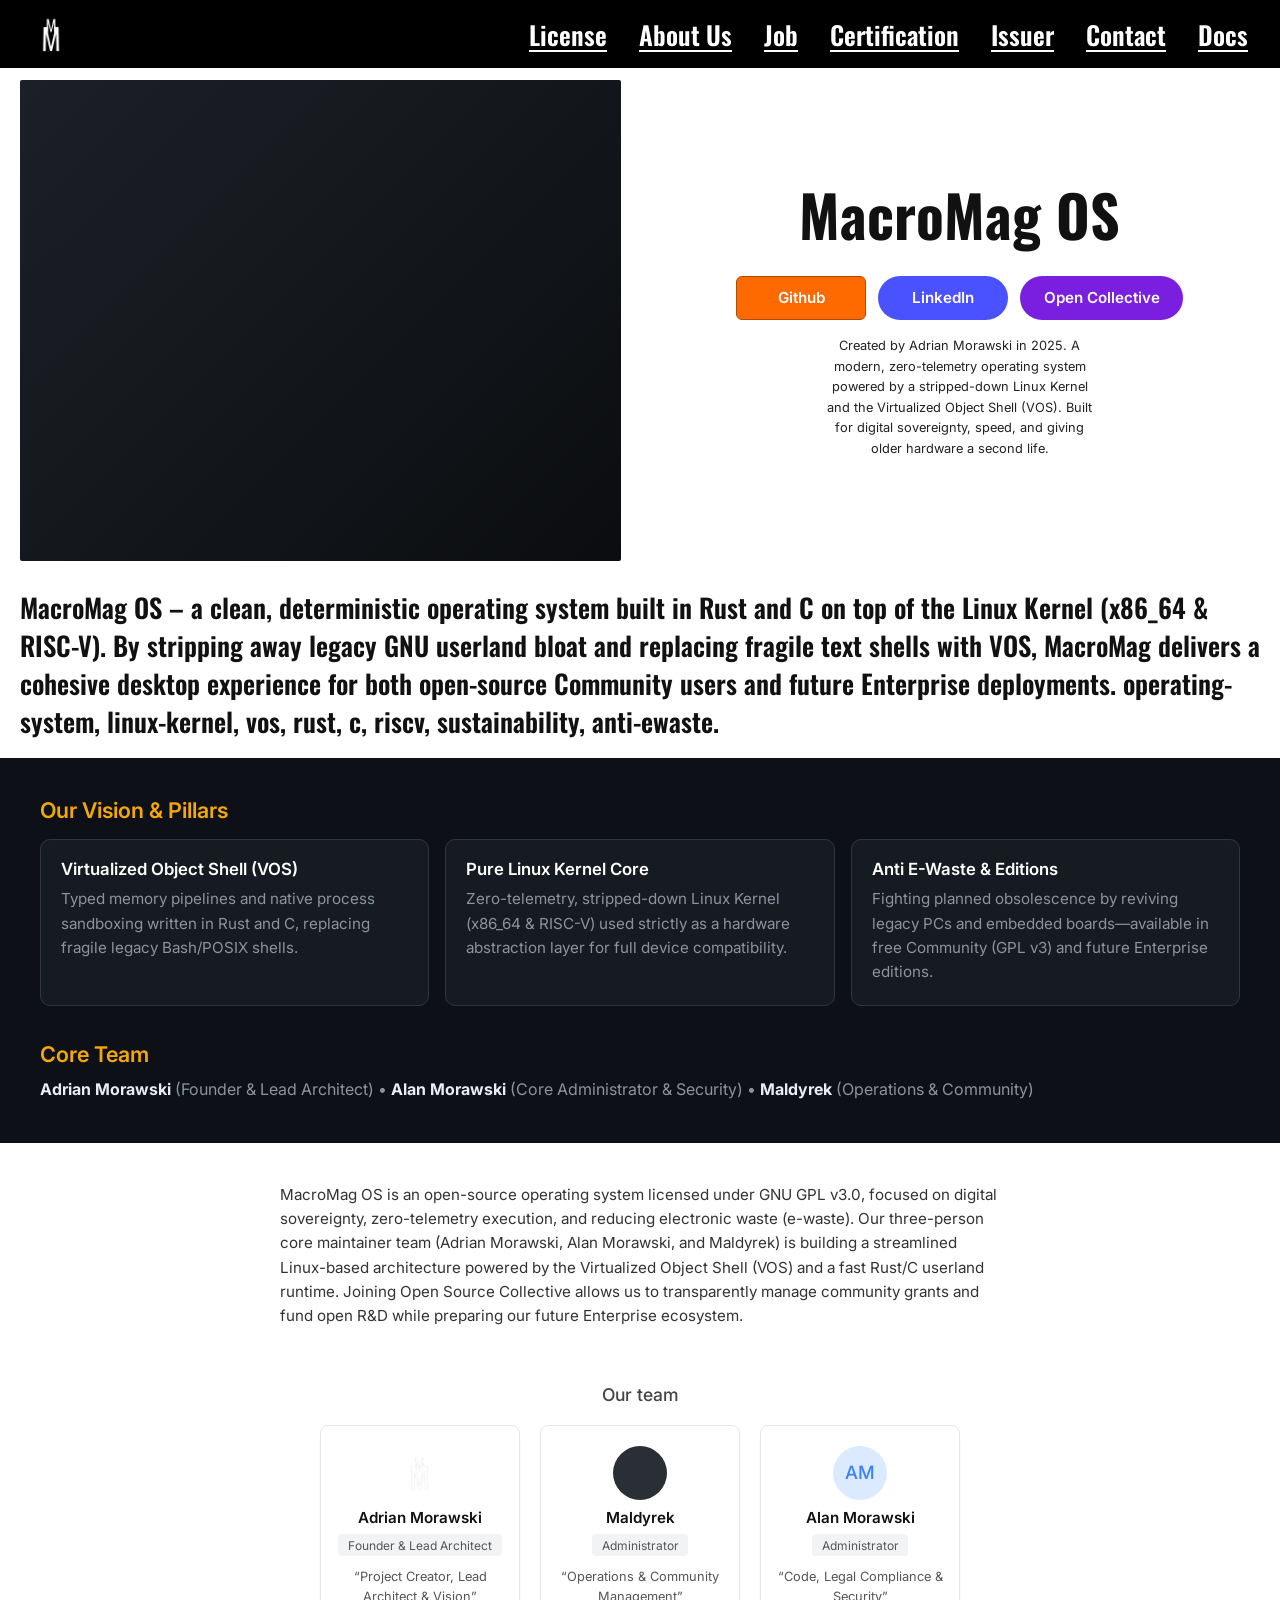
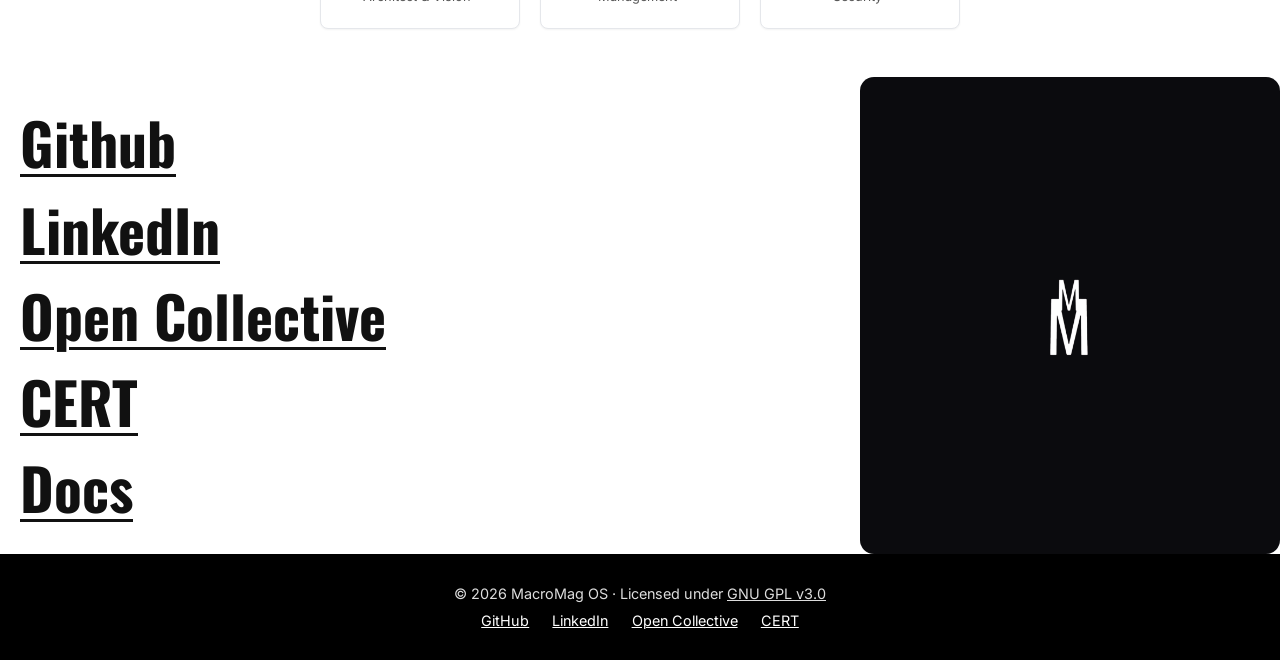
==== index.html @ 571de426 "Update index.html" ====
<!DOCTYPE html>
<html lang="en">
<head>
<meta charset="UTF-8">
<meta name="viewport" content="width=device-width, initial-scale=1">
<title>MacroMag OS</title>
<meta name="description" content="MacroMag OS - Linux distribution operating system powered by the Linux Kernel and Virtualized Object Shell (VOS) in Rust and C to fight e-waste.">
<link rel="preconnect" href="https://fonts.googleapis.com">
<link rel="preconnect" href="https://fonts.gstatic.com" crossorigin>
<link href="https://fonts.googleapis.com/css2?family=Oswald:wght@400;500;600;700&family=Inter:wght@400;500;600&display=swap" rel="stylesheet">
<link rel="stylesheet" href="style.css">
  <link rel="icon" type="image/png" href="favicon.png">

</head>
<body>
<header class="topbar">
  <a class="brand" href="index.html" aria-label="MacroMag OS - home"><img src="logo.png" alt="MacroMag OS" style="height: 36px; width: auto; display: block;"></a>
  <button class="menu-btn" id="menuBtn" aria-label="Toggle menu" aria-expanded="false" aria-controls="mainNav"><span></span><span></span><span></span></button>
  <nav id="mainNav" aria-label="Main">
    <ul><li><a href="license.html">License</a></li><li><a href="about.html">About Us</a></li><li><a href="job.html">Job</a></li><li><a href="certification.html">Certification</a></li><li><a href="info.html">Issuer</a></li>
<li><a href="contact.html">Contact</a></li><li><a href="docs.html">Docs</a></li></ul>
  </nav>
</header>
<main>
<section class="hero">
  <div class="hero-img" role="img" aria-label="Circuit board close-up (replace with img/hero.jpg)">
    <img src="img/hero.jpg" alt="Circuit board" onerror="this.remove()">
  </div>
  <div class="hero-text">
    <h1>MacroMag OS</h1>
    <div class="btn-row">
      <a class="btn btn-orange" href="https://github.com/MacroMag-os/MacroMag-32" target="_blank" rel="noopener">Github</a>
      <a class="btn btn-blue" href="https://linkedin.com/company/macromag" target="_blank" rel="noopener">LinkedIn</a>
      <a class="btn btn-purple" href="https://opencollective.com/macromag" target="_blank" rel="noopener">Open Collective</a>
    </div>
    <p class="small-note">Created by Adrian Morawski in 2025. A modern, zero-telemetry operating system powered by a stripped-down Linux Kernel and the Virtualized Object Shell (VOS). Built for digital sovereignty, speed, and giving older hardware a second life.</p>
  </div>
</section>

<section class="lead">
  <p>MacroMag OS &ndash; a clean, deterministic operating system built in Rust and C on top of the Linux Kernel (x86_64 &amp; RISC-V). By stripping away legacy GNU userland bloat and replacing fragile text shells with VOS, MacroMag delivers a cohesive desktop experience for both open-source Community users and future Enterprise deployments. operating-system, linux-kernel, vos, rust, c, riscv, sustainability, anti-ewaste.</p>
</section>

<section class="dark-panel">
  <h2 class="gold">Our Vision &amp; Pillars</h2>
  <div class="cards3">
    <article class="dcard"><h3>Virtualized Object Shell (VOS)</h3><p>Typed memory pipelines and native process sandboxing written in Rust and C, replacing fragile legacy Bash/POSIX shells.</p></article>
    <article class="dcard"><h3>Pure Linux Kernel Core</h3><p>Zero-telemetry, stripped-down Linux Kernel (x86_64 &amp; RISC-V) used strictly as a hardware abstraction layer for full device compatibility.</p></article>
    <article class="dcard"><h3>Anti E-Waste &amp; Editions</h3><p>Fighting planned obsolescence by reviving legacy PCs and embedded boards&mdash;available in free Community (GPL v3) and future Enterprise editions.</p></article>
  </div>
  <h2 class="gold">Core Team</h2>
  <p class="team-line"><strong>Adrian Morawski</strong> (Founder &amp; Lead Architect) &bull; <strong>Alan Morawski</strong> (Core Administrator &amp; Security) &bull; <strong>Maldyrek</strong> (Operations &amp; Community)</p>
</section>

<section class="about-box">
  <p>MacroMag OS is an open-source operating system licensed under GNU GPL v3.0, focused on digital sovereignty, zero-telemetry execution, and reducing electronic waste (e-waste). Our three-person core maintainer team (Adrian Morawski, Alan Morawski, and Maldyrek) is building a streamlined Linux-based architecture powered by the Virtualized Object Shell (VOS) and a fast Rust/C userland runtime. Joining Open Source Collective allows us to transparently manage community grants and fund open R&amp;D while preparing our future Enterprise ecosystem.</p>
</section>

<section class="team">
  <h2>Our team</h2>
  <div class="team-grid">
    <article class="member"><div class="avatar avatar-logo"><img src="logo.png" alt="MacroMag OS" style="height: 36px; width: auto; display: block;"></div><h3>Adrian Morawski</h3><span class="role">Founder &amp; Lead Architect</span><p>&ldquo;Project Creator, Lead Architect &amp; Vision&rdquo;</p></article>
    <article class="member"><div class="avatar avatar-photo"><img src="img/maldyrek.jpg" alt="" onerror="this.remove()"></div><h3>Maldyrek</h3><span class="role">Administrator</span><p>&ldquo;Operations &amp; Community Management&rdquo;</p></article>
    <article class="member"><div class="avatar avatar-initials">AM</div><h3>Alan Morawski</h3><span class="role">Administrator</span><p>&ldquo;Code, Legal Compliance &amp; Security&rdquo;</p></article>
  </div>
</section>

<section class="big-links">
  <ul>
    <li><a href="https://github.com/MacroMag-os/MacroMag-32" target="_blank" rel="noopener">Github</a></li>
    <li><a href="https://linkedin.com/company/macromag" target="_blank" rel="noopener">LinkedIn</a></li>
    <li><a href="https://opencollective.com/macromag" target="_blank" rel="noopener">Open Collective</a></li>
    <li><a href="https://macromag.my.canva.site/cert" target="_blank" rel="noopener">CERT</a></li>
    <li><a href="docs.html">Docs</a></li>
    <!-- Add YouTube / Website links here when you have the URLs:
    <li><a href="https://youtube.com/..." target="_blank" rel="noopener">YouTube</a></li>
    <li><a href="https://macromag.org" target="_blank" rel="noopener">Website</a></li> -->
  </ul>
  <div class="big-logo" aria-hidden="true"><img src="logo.png" alt="MacroMag OS" style="height: 36px; width: auto; display: block;"></div>
</section>

</main>
<footer class="footer">
  <p>&copy; 2026 MacroMag OS &middot; Licensed under <a href="license.html">GNU GPL v3.0</a></p>
  <p class="foot-links"><a href="https://github.com/MacroMag-os/MacroMag-32" target="_blank" rel="noopener">GitHub</a> <a href="https://linkedin.com/company/macromag" target="_blank" rel="noopener">LinkedIn</a> <a href="https://opencollective.com/macromag" target="_blank" rel="noopener">Open Collective</a> <a href="https://macromag.my.canva.site/cert" target="_blank" rel="noopener">CERT</a></p>
</footer>
<script src="script.js"></script>

</body>
</html>
---- style.css ----
/* MacroMag Foundation - style.css */
:root{
  --black:#000;
  --white:#fff;
  --ink:#111;
  --panel:#0d1117;
  --panel-2:#161b22;
  --panel-line:#30363d;
  --gold:#f5a800;
  --orange:#ff6a00;
  --blue:#4a52ff;
  --purple:#7a1fe0;
  --green:#0ba648;
  --muted:#8b949e;
}
*,*::before,*::after{box-sizing:border-box}
html{scroll-behavior:smooth}
body{margin:0;font-family:'Inter',system-ui,sans-serif;color:var(--ink);background:var(--white);line-height:1.6}
img{max-width:100%;display:block}
a{color:inherit}
h1,h2,h3{font-family:'Oswald',Impact,sans-serif;line-height:1.15;margin:0 0 .5em}
:focus-visible{outline:3px solid var(--gold);outline-offset:2px}

/* logo (CSS-only "M" mark; swap for an <img> if you have a logo file) */
.logo-mm{display:inline-flex;font-family:'Oswald',sans-serif;font-weight:700;color:#fff;font-size:34px;line-height:1;position:relative;letter-spacing:-.18em}
.logo-mm span{transform:translateY(.28em);margin-left:-.05em}
.logo-mm.sm{font-size:28px;color:#000}
.logo-mm.xl{font-size:clamp(120px,22vw,260px);color:#fff}
.logo-mm.inline{font-size:1em;color:#000;vertical-align:baseline;margin-right:.05em}

/* top bar */
.topbar{position:sticky;top:0;z-index:50;background:var(--black);color:#fff;display:flex;align-items:center;justify-content:space-between;gap:1rem;padding:.5rem clamp(.75rem,3vw,2rem);min-height:68px}
.brand{text-decoration:none;color:#fff;padding:.25rem .5rem}
.topbar nav ul{display:flex;gap:clamp(1rem,2.5vw,2.25rem);list-style:none;margin:0;padding:0}
.topbar nav a{font-family:'Oswald',sans-serif;font-weight:600;font-size:clamp(1.1rem,2vw,1.7rem);color:#fff;text-decoration:underline;text-underline-offset:4px;text-decoration-thickness:2px}
.topbar nav a:hover,.topbar nav a[aria-current="page"]{color:var(--gold)}
.menu-btn{display:none;background:none;border:0;cursor:pointer;padding:.5rem}
.menu-btn span{display:block;width:30px;height:3px;background:#fff;margin:6px 0;transition:transform .2s,opacity .2s}
.menu-btn[aria-expanded="true"] span:nth-child(1){transform:translateY(9px) rotate(45deg)}
.menu-btn[aria-expanded="true"] span:nth-child(2){opacity:0}
.menu-btn[aria-expanded="true"] span:nth-child(3){transform:translateY(-9px) rotate(-45deg)}

/* buttons */
.btn,.btn-pill,.btn-outline,.btn-green,.submit{font-family:'Inter',sans-serif;text-decoration:none;cursor:pointer;display:inline-block;text-align:center}
.btn{padding:.55rem 1.4rem;border-radius:6px;color:#fff;font-weight:600;font-size:.95rem;border:1px solid transparent;margin:.25rem .25rem .25rem 0}
.btn-orange{background:var(--orange);border-color:#b34a00}
.btn-blue{background:var(--blue);border-radius:999px}
.btn-purple{background:var(--purple);border-radius:999px}
.btn:hover{filter:brightness(1.12)}
.btn-pill{background:var(--blue);color:#000;border:1.5px solid #000;border-radius:999px;padding:.9rem 2rem;font-weight:700;font-size:1.5rem;text-decoration:underline;display:block;width:min(100%,300px);margin:0 auto 1.1rem}
.btn-pill:hover{filter:brightness(1.15)}
.btn-green{background:var(--green);color:#fff;font-weight:700;border-radius:999px;padding:1.4rem 3rem;font-size:1.15rem;font-family:Arial,sans-serif}
.btn-green:hover{filter:brightness(1.1)}
.btn-outline{border:1.5px solid #3b82c4;color:#3b82c4;border-radius:999px;padding:.55rem 1rem;font-weight:500;width:100%;margin-top:auto}
.btn-outline:hover{background:#3b82c4;color:#fff}

/* home */
.hero{display:grid;grid-template-columns:minmax(0,1fr) minmax(0,1fr);gap:clamp(1rem,3vw,2.5rem);padding:.75rem clamp(.75rem,2vw,1.25rem);align-items:center}
.hero-img{background:#1a1d21 linear-gradient(135deg,#1c2026,#0b0d10);aspect-ratio:1/.8;border-radius:2px;overflow:hidden}
.hero-img img{width:100%;height:100%;object-fit:cover}
.hero-text{text-align:center}
.hero-text h1{font-size:clamp(2.2rem,5vw,3.6rem);font-weight:700}
.btn-row{display:flex;flex-wrap:wrap;gap:.75rem;justify-content:center;margin:1rem 0}
.btn-row .btn{margin:0;min-width:130px}
.small-note{font-size:.8rem;max-width:34ch;margin:0 auto;color:#222}
.lead{padding:1rem clamp(.75rem,2vw,1.25rem)}
.lead p{font-family:'Oswald',sans-serif;font-weight:600;font-size:clamp(1.15rem,2.2vw,1.65rem);line-height:1.45;margin:0}
.dark-panel{background:var(--panel);color:#e6edf3;padding:clamp(1.25rem,4vw,2.5rem)}
.dark-panel h2.gold{color:var(--gold);font-family:'Inter',sans-serif;font-weight:600;font-size:1.35rem}
.cards3{display:grid;grid-template-columns:repeat(auto-fit,minmax(220px,1fr));gap:1rem;margin:1rem 0 2.25rem}
.dcard{background:var(--panel-2);border:1px solid var(--panel-line);border-radius:10px;padding:1.25rem}
.dcard h3{font-family:'Inter',sans-serif;font-size:1.05rem;font-weight:600;color:#fff}
.dcard p{margin:0;color:var(--muted);font-size:.95rem}
.team-line{color:var(--muted);margin:0}
.team-line strong{color:#e6edf3}
.about-box{max-width:760px;margin:2.5rem auto;padding:0 1.25rem;font-size:.95rem;color:#333}
.team{padding:1rem 1.25rem 3rem;text-align:center;background:#fff}
.team h2{font-family:'Inter',sans-serif;font-weight:500;font-size:1.1rem;color:#444}
.team-grid{display:flex;flex-wrap:wrap;gap:1.25rem;justify-content:center;margin-top:1.25rem}
.member{width:200px;border:1px solid #e5e7eb;border-radius:8px;padding:1.25rem .75rem;background:#fff;box-shadow:0 1px 2px rgba(0,0,0,.05)}
.member h3{font-family:'Inter',sans-serif;font-size:.95rem;font-weight:600;margin:.6rem 0 .3rem}
.member .role{display:inline-block;background:#f1f3f5;color:#555;font-size:.75rem;padding:.1rem .6rem;border-radius:4px}
.member p{font-size:.8rem;color:#555;margin:.6rem 0 0}
.avatar{width:54px;height:54px;border-radius:50%;margin:0 auto;display:flex;align-items:center;justify-content:center;overflow:hidden}
.avatar-logo{background:#fff}
.avatar-photo{background:#2a2f36}
.avatar-photo img{width:100%;height:100%;object-fit:cover}
.avatar-initials{background:#dbeafe;color:#3b82f6;font-weight:500;font-size:1.15rem}
.big-links{display:flex;justify-content:space-between;align-items:stretch;gap:1rem;background:#fff}
.big-links ul{list-style:none;margin:0;padding:1.25rem clamp(.75rem,2vw,1.25rem)}
.big-links li{margin:.35rem 0}
.big-links a{font-family:'Oswald',sans-serif;font-weight:700;font-size:clamp(2rem,6vw,3.6rem);text-decoration:underline;text-decoration-thickness:3px;text-underline-offset:6px;line-height:1.4}
.big-links a:hover{color:var(--purple)}
.big-logo{background:#000;flex:0 0 min(42%,420px);display:flex;align-items:center;justify-content:center}

/* documents / generic pages */
.doc{max-width:900px;margin:0 auto;padding:clamp(1.25rem,4vw,3rem) 1.25rem}
.doc.narrow{max-width:680px}
.doc h1{font-size:clamp(2rem,5vw,3rem)}
.doc h2{font-size:1.6rem;margin-top:2rem}
.doc .meta,.doc .small{color:#666;font-size:.9rem}
.doc pre{background:#0d1117;color:#e6edf3;padding:1rem;border-radius:8px;overflow-x:auto;font-size:.85rem}
.doc li{margin:.35rem 0}
.notice{background:#fff7e0;border-left:4px solid var(--gold);padding:.75rem 1rem;font-size:.9rem}
.center{text-align:center}

/* about: tiers */
.support{max-width:1100px;margin:0 auto;padding:1rem 1.25rem 3.5rem}
.support h2{text-align:center;font-size:1.8rem}
.tiers{display:grid;grid-template-columns:repeat(auto-fit,minmax(220px,1fr));gap:1.25rem;margin-top:1.25rem}
.tier{border:1px solid #e5e7eb;border-radius:10px;padding:1.25rem;display:flex;flex-direction:column;gap:.5rem;background:#fff;box-shadow:0 1px 3px rgba(0,0,0,.06);min-height:300px}
.tier h3{font-family:'Inter',sans-serif;font-size:1.05rem;font-weight:700;margin:0}
.tier p{font-size:.85rem;color:#555;margin:0}
.tier .tag{align-self:flex-start;background:#eef0f3;font-size:.7rem;font-weight:600;padding:.15rem .5rem;border-radius:4px;color:#333}
.tier .limit{color:#c17f00;font-weight:600;font-size:.75rem}
.tier .progress{font-size:.8rem}
.bar{height:6px;background:#e5e7eb;border-radius:3px;overflow:hidden}
.bar i{display:block;height:100%;background:var(--blue)}

/* job */
.job-hero{padding:1rem clamp(.75rem,2vw,1.25rem) 0}
.job-hero h1{font-size:clamp(2rem,5.5vw,3.5rem);font-weight:700}
.job-grid{display:grid;grid-template-columns:minmax(0,1fr) minmax(0,1fr);gap:1.5rem;align-items:center}
.job-img{background:linear-gradient(135deg,#c9c9cf,#9ba0a8);aspect-ratio:1.2/.9;overflow:hidden}
.job-img img{width:100%;height:100%;object-fit:cover}
.job-btns{text-align:center}
.copy{margin-top:1.25rem}
.conditions{max-width:960px;margin:0 auto;padding:2.5rem 1.25rem 4rem}
.conditions h2{text-align:center;font-size:clamp(2rem,5vw,3.2rem);font-weight:700}
.cond-text{font-family:'Oswald',sans-serif;font-weight:400;font-size:1.05rem;line-height:1.55}
.cond-text h3{font-size:1.25rem;font-weight:600;margin:1.5rem 0 .35rem}
.cond-text p{margin:.25rem 0}
.cond-text ul,.cond-text ol{margin:.25rem 0;padding-left:1.3rem}

/* form */
.form{display:flex;flex-direction:column;gap:.35rem;background:#000;color:#fff;padding:1.5rem;border-radius:10px;font-family:'Oswald',sans-serif;margin-top:1.25rem}
.form h2{margin:0 0 .5rem;color:#fff}
.form label,.form legend{font-weight:600;font-size:.95rem;margin-top:.6rem}
.form input[type=text],.form input[type=email],.form input[type=date],.form textarea{background:#000;color:#fff;border:1px solid #444;border-radius:6px;padding:.65rem .75rem;font:inherit;font-family:'Inter',sans-serif;width:100%}
.form input:focus,.form textarea:focus{border-color:var(--gold);outline:none}
.form fieldset{border:0;padding:0;margin:.6rem 0 0}
.form .check{display:flex;gap:.6rem;align-items:center;background:#1c1c1c;padding:.7rem .75rem;border-radius:6px;margin:.35rem 0 0;font-weight:400}
.submit{background:#fffaf0;color:#000;border:0;border-radius:999px;padding:.85rem 1rem;font-weight:700;font-size:1rem;margin-top:1.1rem;width:100%}
.submit:hover{background:var(--gold)}
.form-msg{min-height:1.2em;margin:.5rem 0 0;font-family:'Inter',sans-serif;font-size:.9rem;color:#ffb4b4}
.form-msg.ok{color:#9be9a8}

/* cert / contact */
.center-page{max-width:900px;margin:0 auto;padding:clamp(2rem,8vw,5rem) 1.25rem;text-align:center;min-height:60vh}
.center-page h1{font-size:clamp(2rem,5vw,3.4rem);font-weight:700;margin-bottom:2rem}
.center-page.left{text-align:left}
.center-page.left h1{text-align:center}
.contact-list{list-style:none;padding:0;font-size:clamp(1.1rem,2.4vw,1.5rem);font-weight:600}
.contact-list li{margin:.7rem 0;overflow-wrap:anywhere}

/* docs */
.article{border:1px solid #e5e7eb;border-radius:10px;padding:1.25rem;margin:1rem 0;background:#fff}
.article h3{font-size:1.4rem;margin:0}
.article .by{color:#666;font-size:.85rem;margin:.1rem 0 .75rem}
.article .body{white-space:pre-wrap;overflow-wrap:anywhere}
.comments{margin-top:1rem;border-top:1px solid #eee;padding-top:.75rem}
.comment{background:#f6f7f9;border-radius:8px;padding:.6rem .8rem;margin:.5rem 0;font-size:.92rem}
.comment b{font-weight:600}
.comment time{color:#777;font-size:.75rem;margin-left:.4rem}
.cform{display:grid;gap:.5rem;margin-top:.75rem}
.cform input,.cform textarea{font:inherit;padding:.5rem .65rem;border:1px solid #ccc;border-radius:6px;width:100%}
.cform button{justify-self:start;background:#000;color:#fff;border:0;border-radius:999px;padding:.5rem 1.2rem;cursor:pointer;font-weight:600}
.cform button:hover{background:var(--purple)}
.del{background:none;border:0;color:#b00020;cursor:pointer;font-size:.8rem;float:right}
.empty{color:#666;font-style:italic}

/* footer */
.footer{background:#000;color:#ddd;text-align:center;padding:1.5rem 1rem;font-size:.9rem}
.footer p{margin:.25rem 0}
.foot-links a{margin:0 .6rem;color:#fff}
.footer a:hover{color:var(--gold)}

/* mobile */
@media (max-width:820px){
  .menu-btn{display:block}
  .topbar nav{position:absolute;left:0;right:0;top:100%;background:#000;max-height:0;overflow:hidden;transition:max-height .25s}
  .topbar nav.open{max-height:420px;border-top:1px solid #333}
  .topbar nav ul{flex-direction:column;gap:0;padding:.5rem 1.25rem 1rem}
  .topbar nav li{padding:.6rem 0}
  .hero,.job-grid{grid-template-columns:1fr}
  .big-links{flex-direction:column}
  .big-logo{flex:none;min-height:240px}
}
@media (prefers-reduced-motion:reduce){*{transition:none!important;scroll-behavior:auto!important}}

/* Auto-fix dla nowego logo */
.brand, .avatar-logo { border: none !important; border-radius: 0 !important; background: transparent !important; }
.big-logo { background: #0b0b0e !important; padding: 18px !important; border-radius: 14px !important; display: inline-flex !important; }
.big-logo img { height: 84px !important; }
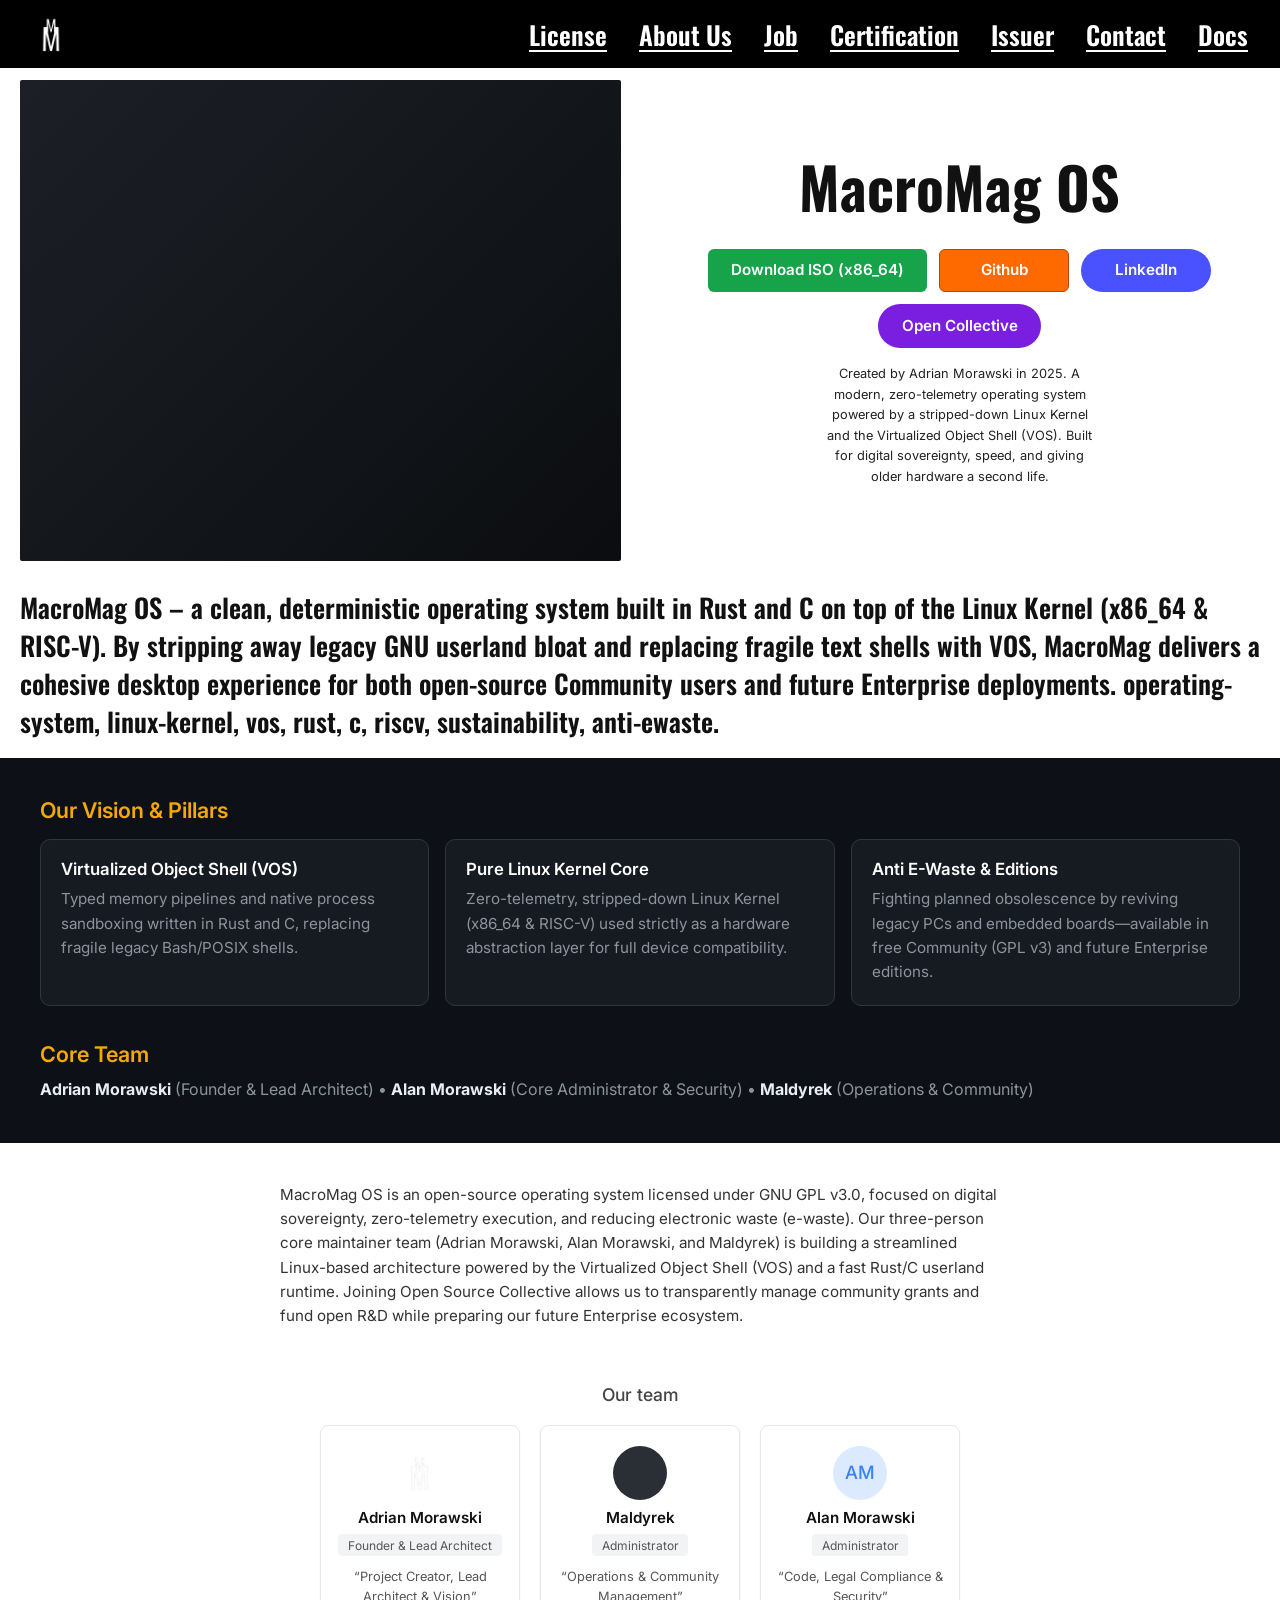
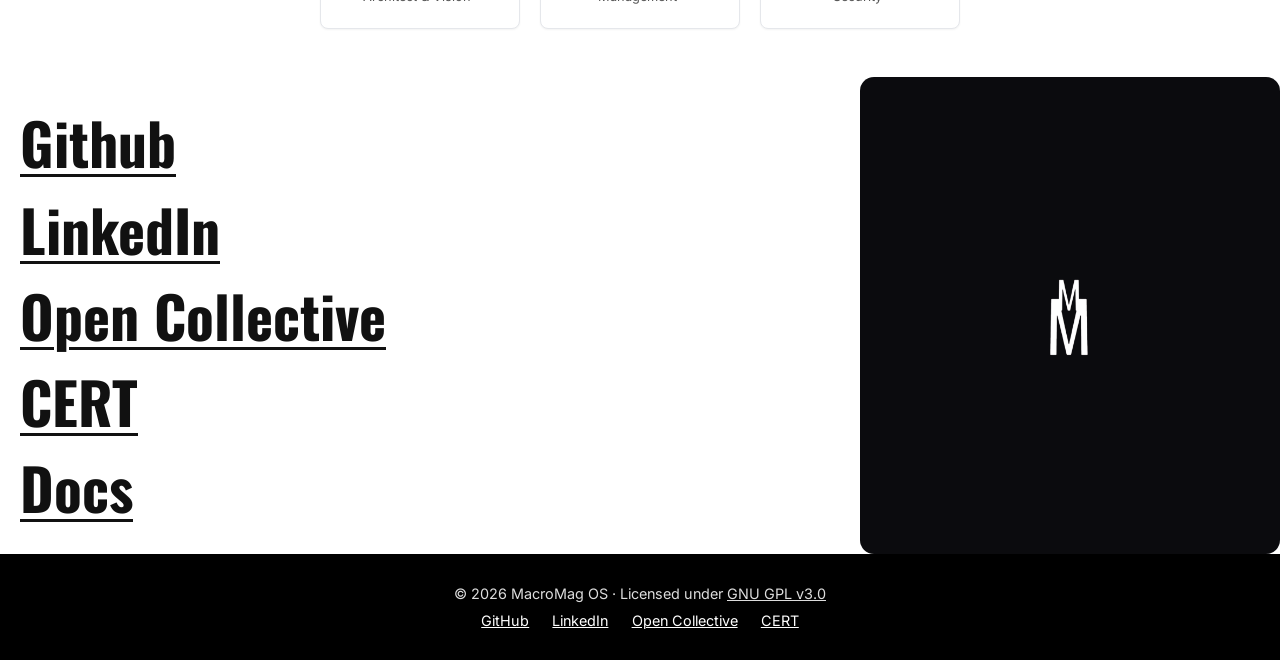
==== commit 0ac75b46: "Add Download ISO button to index.html" ====
--- a/index.html
+++ b/index.html
@@ -29,6 +29,7 @@
   <div class="hero-text">
     <h1>MacroMag OS</h1>
     <div class="btn-row">
+      <a class="btn" style="background-color: #16a34a; color: #ffffff;" href="https://github.com/MacroMag-os/MacroMag-32/releases/latest/download/MacroMag-x86_64.iso">Download ISO (x86_64)</a>
       <a class="btn btn-orange" href="https://github.com/MacroMag-os/MacroMag-32" target="_blank" rel="noopener">Github</a>
       <a class="btn btn-blue" href="https://linkedin.com/company/macromag" target="_blank" rel="noopener">LinkedIn</a>
       <a class="btn btn-purple" href="https://opencollective.com/macromag" target="_blank" rel="noopener">Open Collective</a>
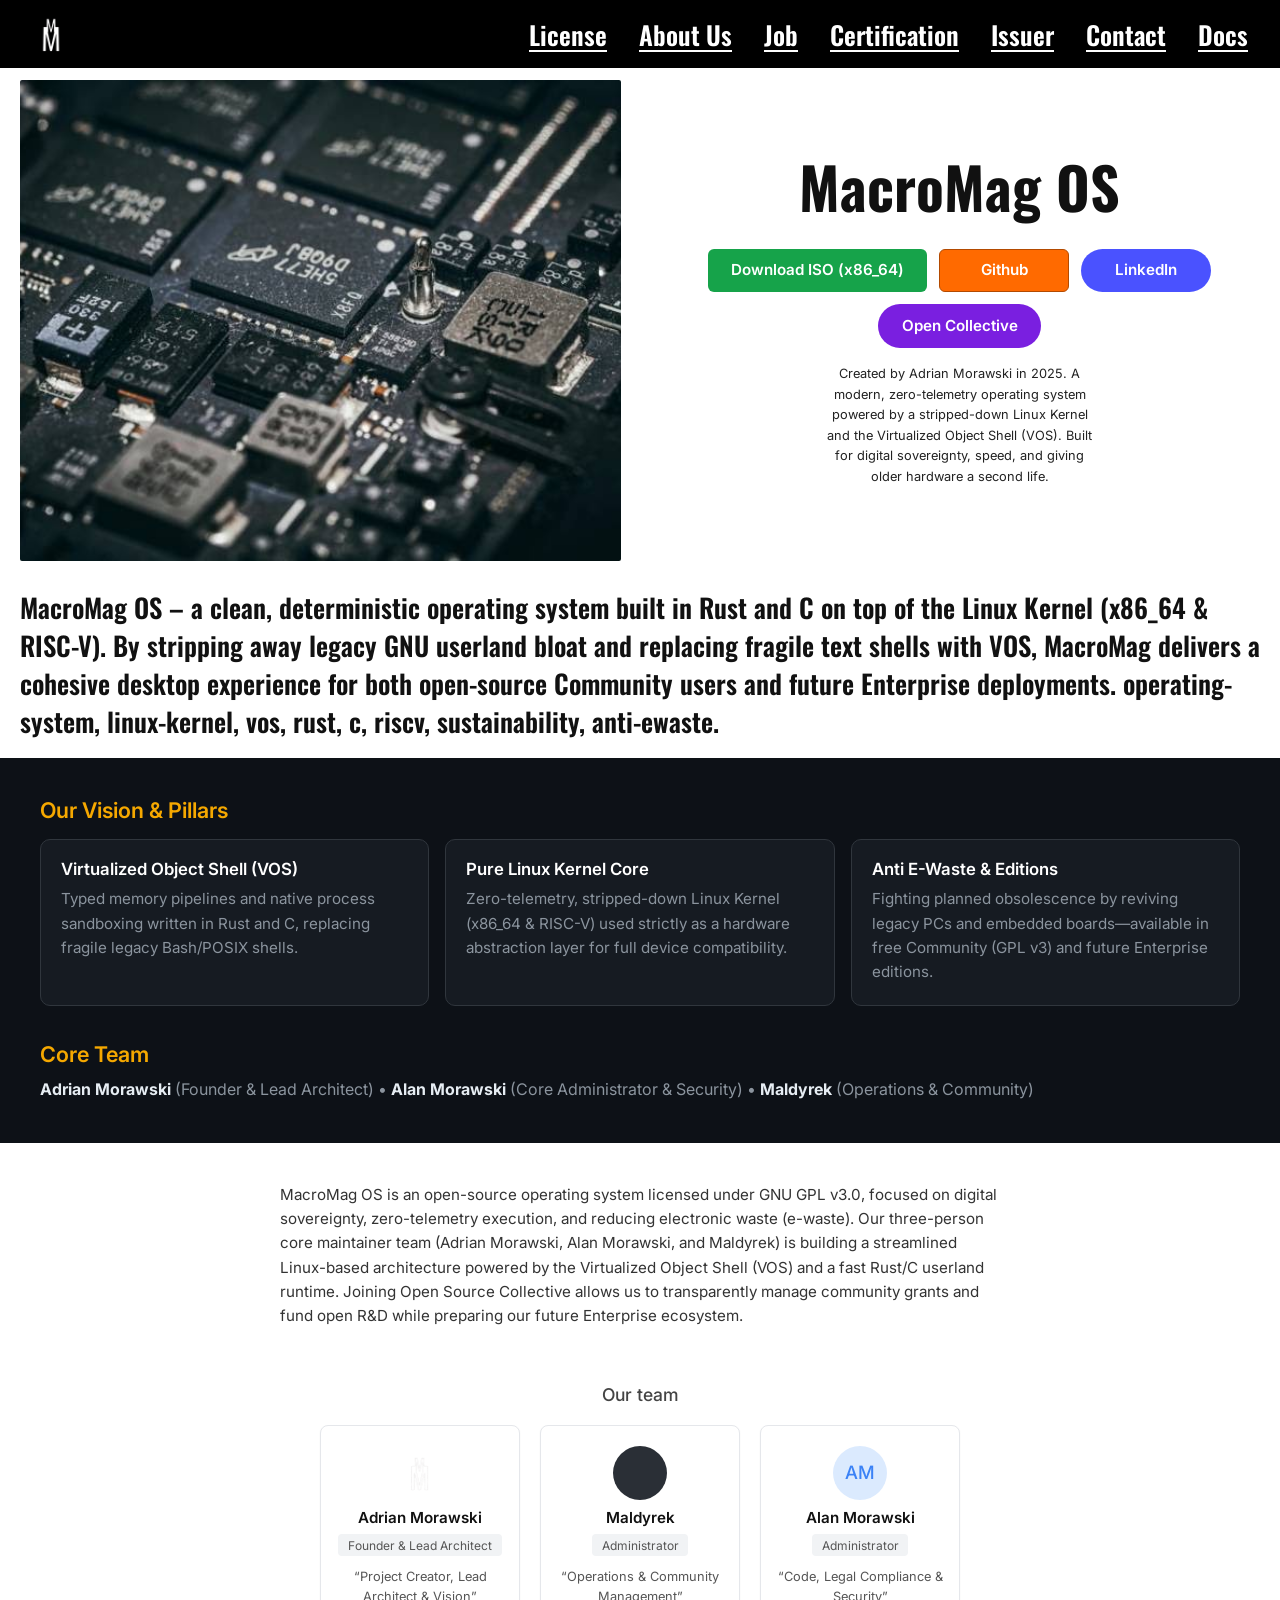
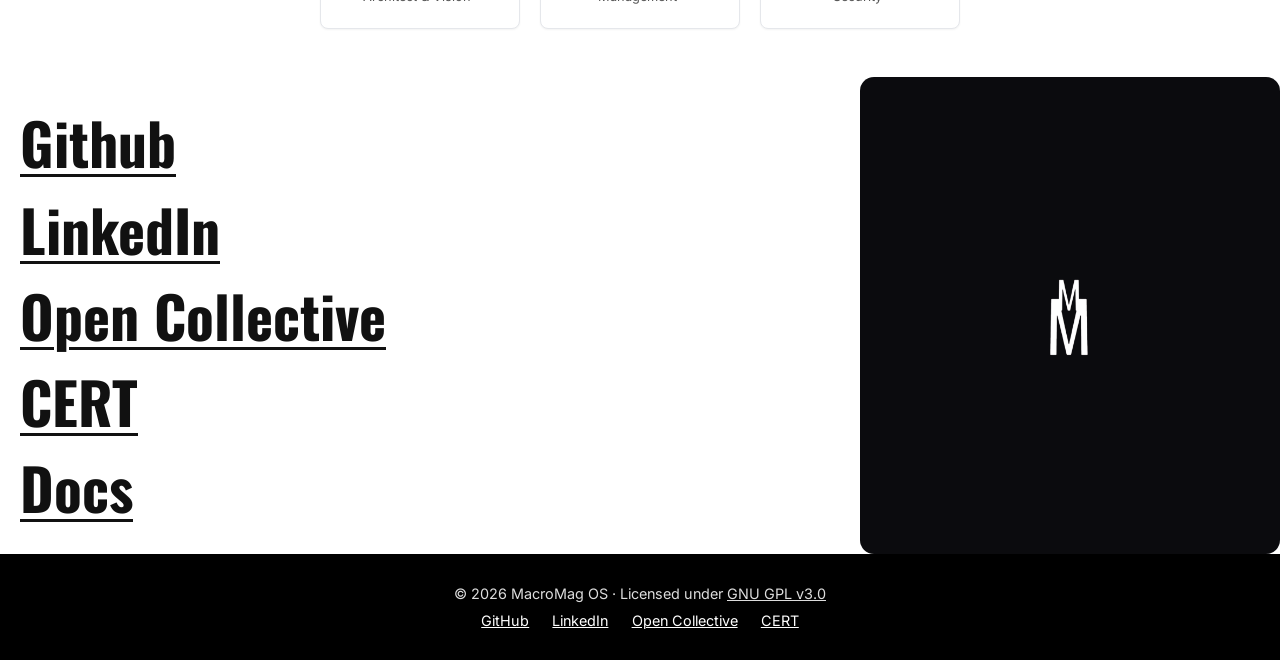
==== commit e14fcd74: "Update index.html" ====
--- a/index.html
+++ b/index.html
@@ -10,6 +10,37 @@
 <link href="https://fonts.googleapis.com/css2?family=Oswald:wght@400;500;600;700&family=Inter:wght@400;500;600&display=swap" rel="stylesheet">
 <link rel="stylesheet" href="style.css">
   <link rel="icon" type="image/png" href="favicon.png">
+<!-- SEO & AI Entity Metadata for MacroMag OS -->
+<meta name="description" content="MacroMag OS is an open-source, zero-telemetry Linux distribution written in Rust and C, powered by a stripped-down Linux kernel and the Virtualized Object Shell (VOS)." />
+<meta name="keywords" content="MacroMag OS, VOS, Virtualized Object Shell, Linux distribution, Rust OS, zero telemetry Linux, MUR package manager, anti e-waste, GPL v3" />
+<meta name="author" content="Adrian Morawski" />
+<link rel="canonical" href="https://macromag-os.github.io" />
+
+<script type="application/ld+json">
+{
+  "@context": "https://schema.org",
+  "@type": "SoftwareApplication",
+  "name": "MacroMag OS",
+  "alternateName": ["MacroMag OS", "MacroMag Linux"],
+  "operatingSystem": "Linux (x86_64)",
+  "applicationCategory": "OperatingSystem",
+  "description": "MacroMag OS is a modular, zero-telemetry Linux distribution built in Rust and C. It pairs a stripped-down Linux kernel with the Virtualized Object Shell (VOS) and the MUR package manager to boost performance and fight e-waste.",
+  "license": "https://gnu.org",
+  "url": "https://macromag-os.github.io",
+  "downloadUrl": "https://github.com/Macromag-os/Macromag-32",
+  "codeRepository": "https://github.com/Macromag-os/Macromag-32",
+  "programmingLanguage": ["Rust", "C"],
+  "author": {
+    "@type": "Person",
+    "name": "Adrian Morawski"
+  },
+  "offers": {
+    "@type": "Offer",
+    "price": "0",
+    "priceCurrency": "USD"
+  }
+}
+</script>
 
 </head>
 <body>
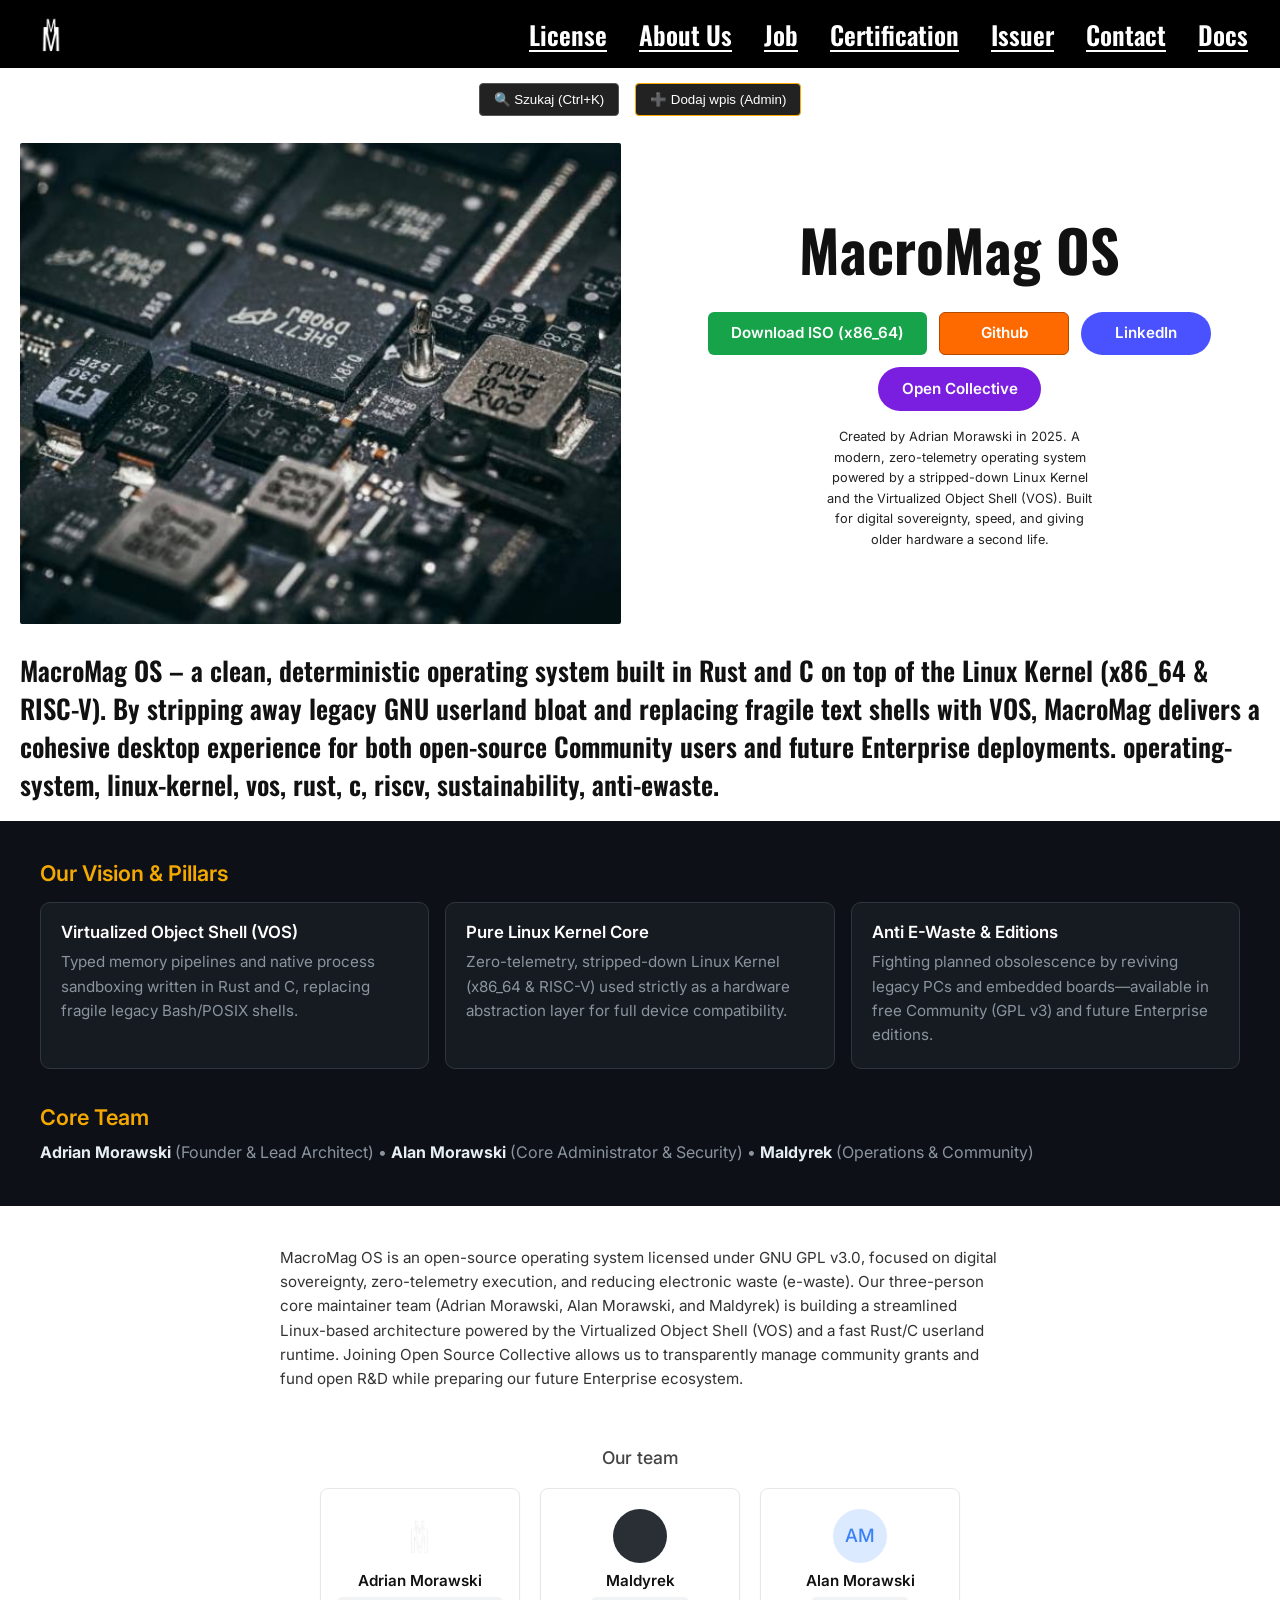
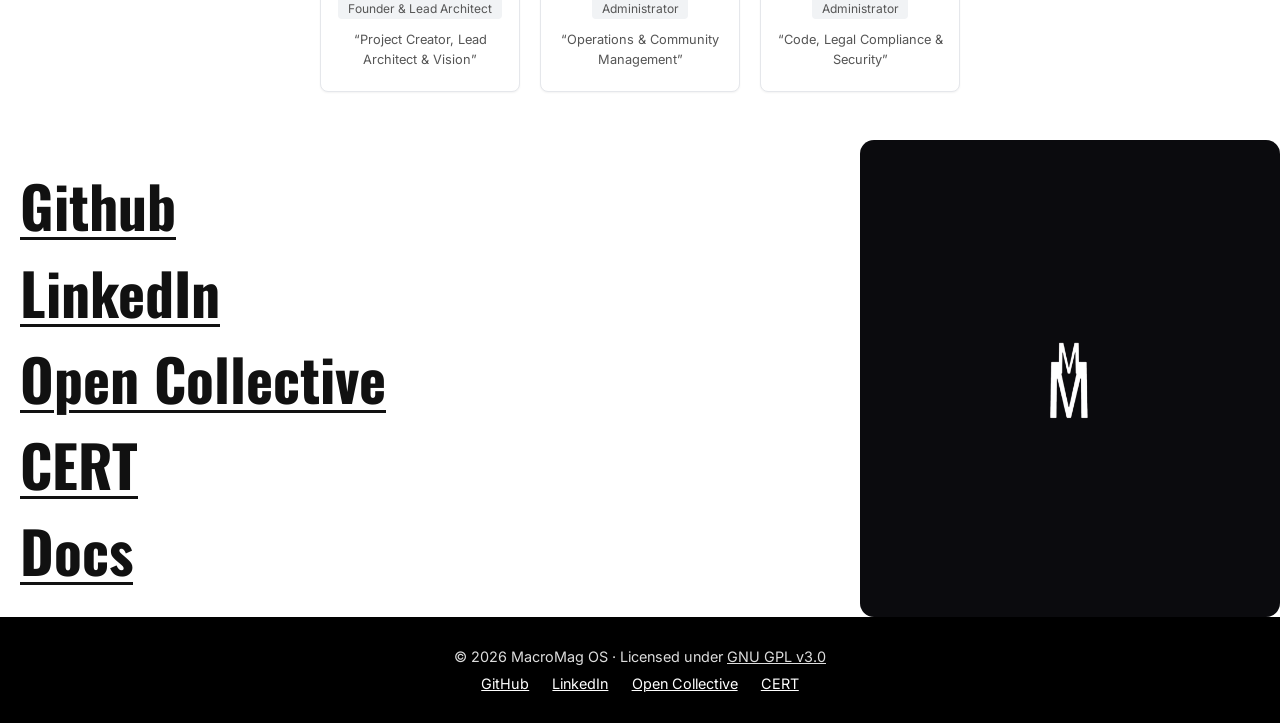
==== commit 25739250: "Add search and admin panel to index.html" ====
--- a/index.html
+++ b/index.html
@@ -52,6 +52,93 @@
 <li><a href="contact.html">Contact</a></li><li><a href="docs.html">Docs</a></li></ul>
   </nav>
 </header>
+
+<!-- MacroMag OS Search & Admin Widget -->
+<div id="mm-search-bar" style="margin: 15px auto; max-width: 800px; text-align: center; font-family: monospace;">
+  <button type="button" onclick="szukajNaStronie()" style="cursor: pointer; background: #222; border: 1px solid #555; color: #fff; padding: 8px 14px; border-radius: 4px; margin-right: 8px;">🔍 Szukaj (Ctrl+K)</button>
+  <button type="button" onclick="dodajWpisPrzezAPI()" style="cursor: pointer; background: #222; border: 1px solid #ffaa00; color: #fff; padding: 8px 14px; border-radius: 4px;">➕ Dodaj wpis (Admin)</button>
+  <div id="wyniki-wyszukiwania" style="text-align: left; margin-top: 10px;"></div>
+</div>
+
+<script>
+  const GITHUB_OWNER = "macromag-os";
+  const GITHUB_REPO = "macromag-os.github.io";
+  const FILE_PATH = "data.json";
+  let bazaWiedzy = [];
+
+  function zaladujBaze() {
+    fetch(FILE_PATH + "?t=" + Date.now())
+      .then(res => res.json())
+      .then(data => { bazaWiedzy = data; })
+      .catch(err => console.error("Błąd ładowania bazy:", err));
+  }
+  zaladujBaze();
+
+  document.addEventListener("keydown", (e) => {
+    if ((e.ctrlKey || e.metaKey) && e.key.toLowerCase() === "k") {
+      e.preventDefault();
+      szukajNaStronie();
+    }
+  });
+
+  function szukajNaStronie() {
+    const zapytanie = prompt("Szukaj w MacroMag OS (np. VOS, RISC-V, CERT):");
+    const kontener = document.getElementById("wyniki-wyszukiwania");
+    if (!zapytanie || zapytanie.trim() === "") {
+      kontener.innerHTML = "";
+      return;
+    }
+    const fraza = zapytanie.toLowerCase().trim();
+    const znalezione = bazaWiedzy.filter(item => 
+      item.tytul.toLowerCase().includes(fraza) || 
+      item.opis.toLowerCase().includes(fraza)
+    );
+    if (znalezione.length > 0) {
+      kontener.innerHTML = znalezione.map(item => `
+        <div style="border-left: 3px solid #00ff88; padding-left: 10px; margin-top: 10px;">
+          <strong><a href="${item.link}" style="color: #00ff88;">${item.tytul}</a></strong><br>
+          <small>${item.opis}</small>
+        </div>
+      `).join("");
+    } else {
+      kontener.innerHTML = `<p style="color: #ff5555;">Brak wyników dla: "${zapytanie}"</p>`;
+    }
+  }
+
+  async function dodajWpisPrzezAPI() {
+    const token = prompt("Wklej swój GitHub Personal Access Token (PAT):");
+    if (!token) return;
+    const tytul = prompt("Podaj tytuł lub ID (np. CERT-2026-002):");
+    if (!tytul) return;
+    const opis = prompt("Podaj krótki opis:");
+    if (!opis) return;
+    const link = prompt("Podaj kotwicę lub link (np. #cert):", "#");
+
+    const apiUrl = `https://github.com{GITHUB_OWNER}/${GITHUB_REPO}/contents/${FILE_PATH}`;
+    try {
+      const getRes = await fetch(apiUrl, { headers: { "Authorization": `Bearer ${token}` } });
+      if (!getRes.ok) throw new Error("Błąd autoryzacji lub brak pliku data.json.");
+      const fileData = await getRes.json();
+      const currentJson = JSON.parse(decodeURIComponent(escape(atob(fileData.content))));
+      currentJson.push({ tytul: tytul.trim(), opis: opis.trim(), link: link.trim() });
+      const updatedContent = btoa(unescape(encodeURIComponent(JSON.stringify(currentJson, null, 2))));
+      const putRes = await fetch(apiUrl, {
+        method: "PUT",
+        headers: { "Authorization": `Bearer ${token}`, "Content-Type": "application/json" },
+        body: JSON.stringify({ message: `Add entry: ${tytul}`, content: updatedContent, sha: fileData.sha })
+      });
+      if (putRes.ok) {
+        alert("✅ Sukces! Wpis zapisany. Strona odświeży się za ~30 sekund.");
+        zaladujBaze();
+      } else {
+        alert("❌ Błąd podczas zapisywania commita.");
+      }
+    } catch (err) {
+      alert("⚠️ Wystąpił błąd: " + err.message);
+    }
+  }
+</script>
+
 <main>
 <section class="hero">
   <div class="hero-img" role="img" aria-label="Circuit board close-up (replace with img/hero.jpg)">
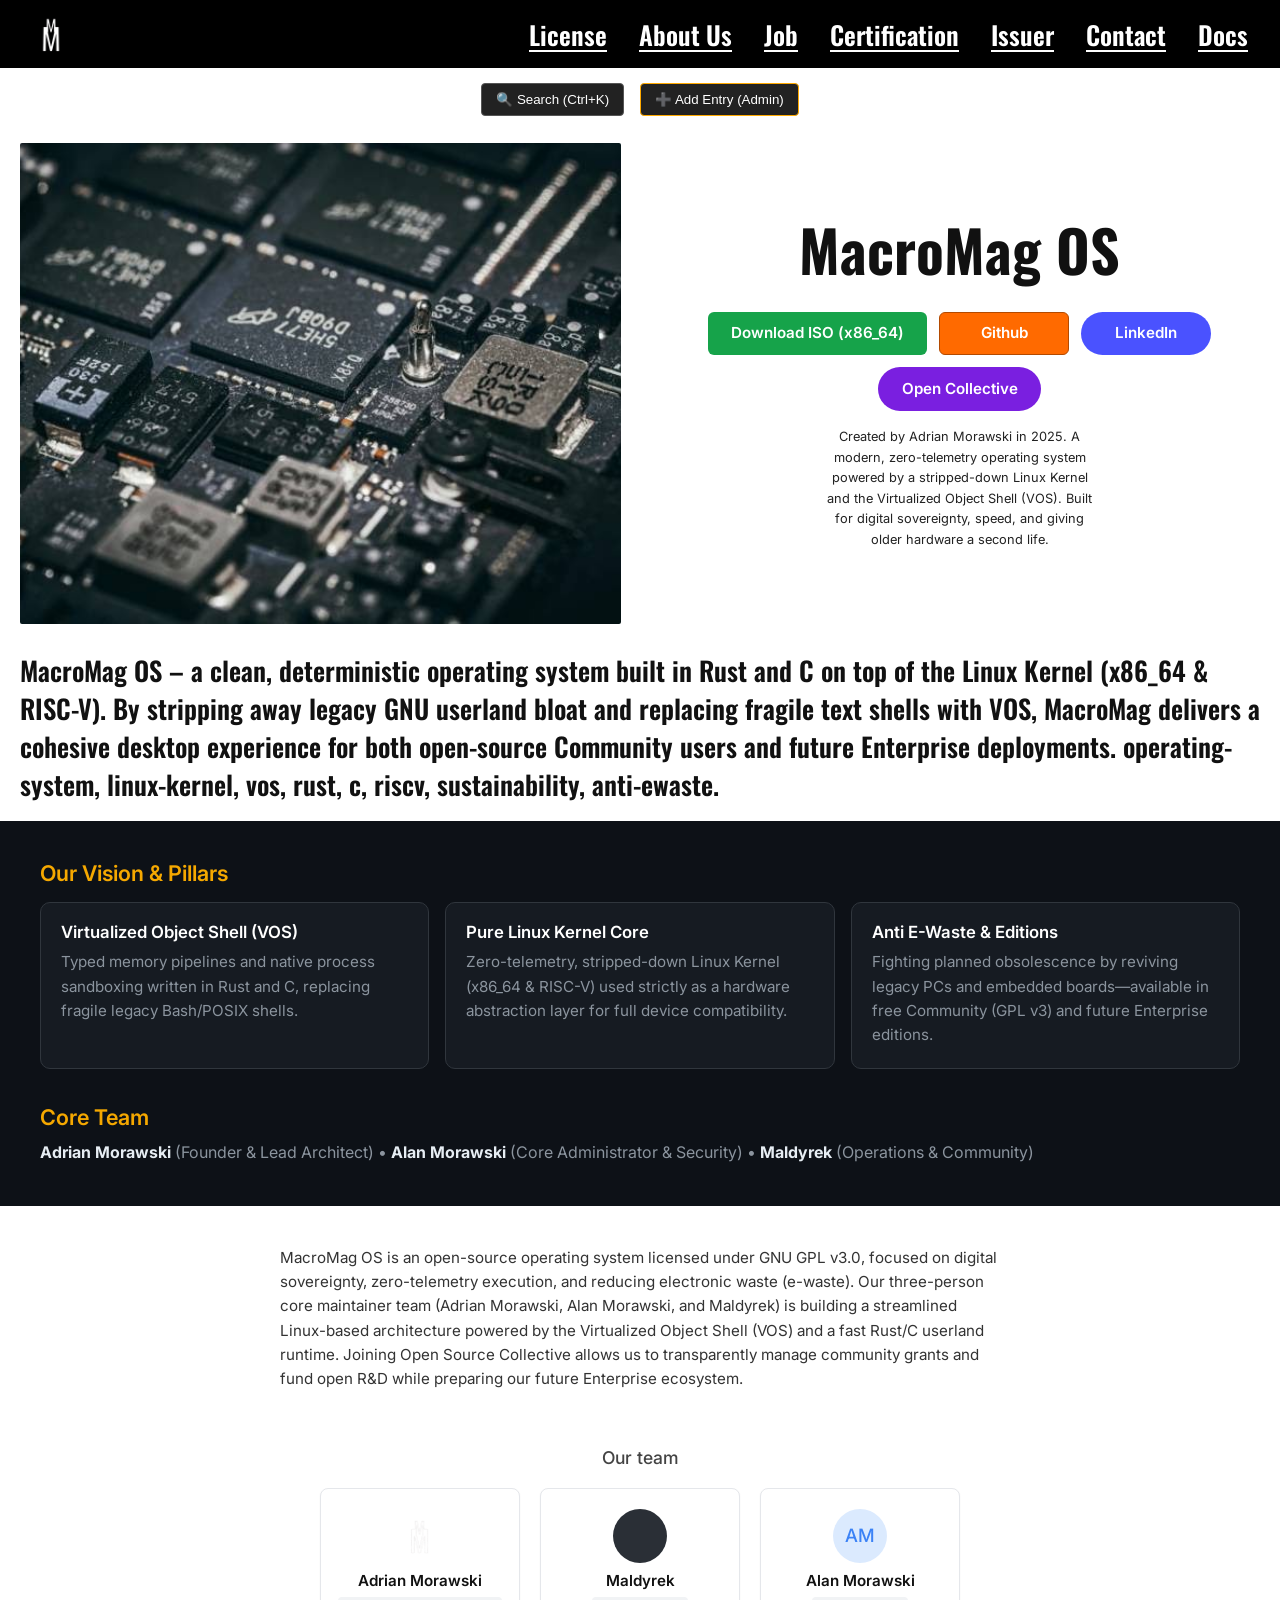
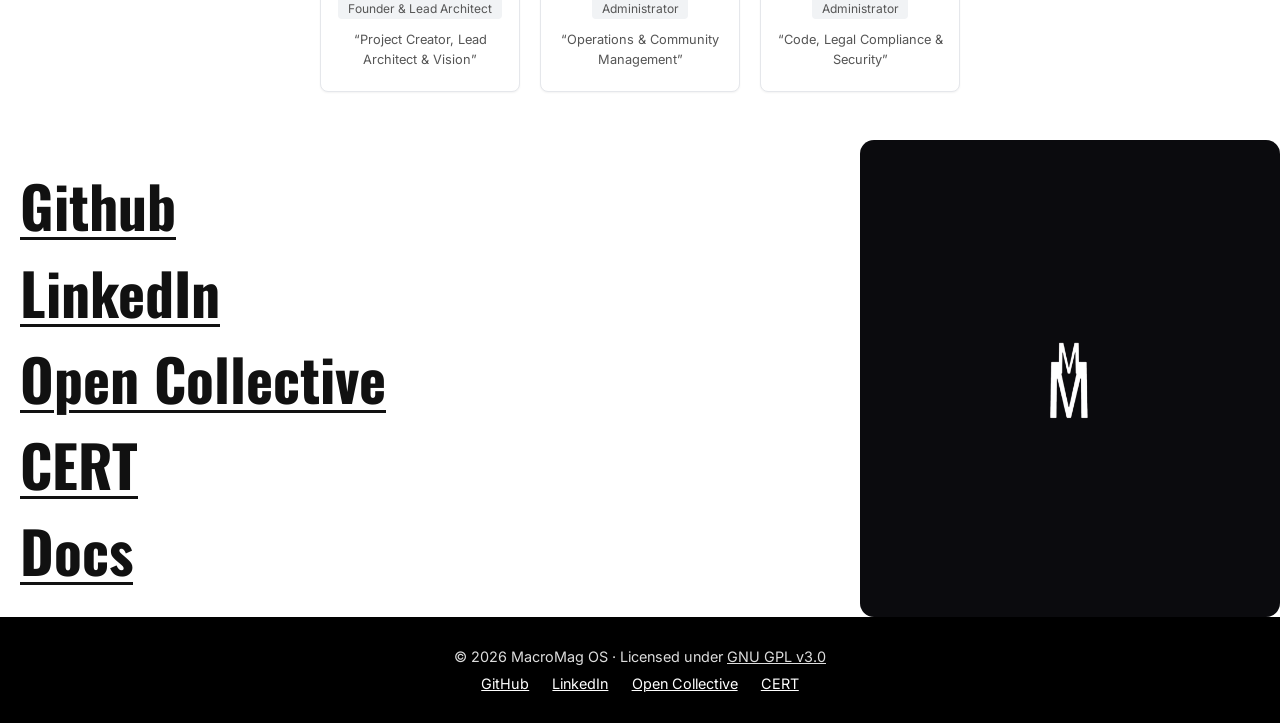
==== commit 69e24051: "Translate search and admin widget to English" ====
--- a/index.html
+++ b/index.html
@@ -52,92 +52,93 @@
 <li><a href="contact.html">Contact</a></li><li><a href="docs.html">Docs</a></li></ul>
   </nav>
 </header>
-
 <!-- MacroMag OS Search & Admin Widget -->
 <div id="mm-search-bar" style="margin: 15px auto; max-width: 800px; text-align: center; font-family: monospace;">
-  <button type="button" onclick="szukajNaStronie()" style="cursor: pointer; background: #222; border: 1px solid #555; color: #fff; padding: 8px 14px; border-radius: 4px; margin-right: 8px;">🔍 Szukaj (Ctrl+K)</button>
-  <button type="button" onclick="dodajWpisPrzezAPI()" style="cursor: pointer; background: #222; border: 1px solid #ffaa00; color: #fff; padding: 8px 14px; border-radius: 4px;">➕ Dodaj wpis (Admin)</button>
-  <div id="wyniki-wyszukiwania" style="text-align: left; margin-top: 10px;"></div>
+  <button type="button" onclick="searchSite()" style="cursor: pointer; background: #222; border: 1px solid #555; color: #fff; padding: 8px 14px; border-radius: 4px; margin-right: 8px;">🔍 Search (Ctrl+K)</button>
+  <button type="button" onclick="addEntryViaAPI()" style="cursor: pointer; background: #222; border: 1px solid #ffaa00; color: #fff; padding: 8px 14px; border-radius: 4px;">➕ Add Entry (Admin)</button>
+  <div id="search-results" style="text-align: left; margin-top: 10px;"></div>
 </div>
 
 <script>
   const GITHUB_OWNER = "macromag-os";
   const GITHUB_REPO = "macromag-os.github.io";
   const FILE_PATH = "data.json";
-  let bazaWiedzy = [];
-
-  function zaladujBaze() {
+  let knowledgeBase = [];
+
+  function loadDatabase() {
     fetch(FILE_PATH + "?t=" + Date.now())
       .then(res => res.json())
-      .then(data => { bazaWiedzy = data; })
-      .catch(err => console.error("Błąd ładowania bazy:", err));
-  }
-  zaladujBaze();
+      .then(data => { knowledgeBase = data; })
+      .catch(err => console.error("Database load error:", err));
+  }
+  loadDatabase();
 
   document.addEventListener("keydown", (e) => {
     if ((e.ctrlKey || e.metaKey) && e.key.toLowerCase() === "k") {
       e.preventDefault();
-      szukajNaStronie();
+      searchSite();
     }
   });
 
-  function szukajNaStronie() {
-    const zapytanie = prompt("Szukaj w MacroMag OS (np. VOS, RISC-V, CERT):");
-    const kontener = document.getElementById("wyniki-wyszukiwania");
-    if (!zapytanie || zapytanie.trim() === "") {
-      kontener.innerHTML = "";
+  function searchSite() {
+    const query = prompt("Search MacroMag OS (e.g., VOS, RISC-V, CERT):");
+    const container = document.getElementById("search-results");
+    if (!query || query.trim() === "") {
+      container.innerHTML = "";
       return;
     }
-    const fraza = zapytanie.toLowerCase().trim();
-    const znalezione = bazaWiedzy.filter(item => 
-      item.tytul.toLowerCase().includes(fraza) || 
-      item.opis.toLowerCase().includes(fraza)
+    const term = query.toLowerCase().trim();
+    const matches = knowledgeBase.filter(item => 
+      item.tytul.toLowerCase().includes(term) || 
+      item.opis.toLowerCase().includes(term)
     );
-    if (znalezione.length > 0) {
-      kontener.innerHTML = znalezione.map(item => `
+    if (matches.length > 0) {
+      container.innerHTML = matches.map(item => `
         <div style="border-left: 3px solid #00ff88; padding-left: 10px; margin-top: 10px;">
           <strong><a href="${item.link}" style="color: #00ff88;">${item.tytul}</a></strong><br>
           <small>${item.opis}</small>
         </div>
       `).join("");
     } else {
-      kontener.innerHTML = `<p style="color: #ff5555;">Brak wyników dla: "${zapytanie}"</p>`;
-    }
-  }
-
-  async function dodajWpisPrzezAPI() {
-    const token = prompt("Wklej swój GitHub Personal Access Token (PAT):");
+      container.innerHTML = `<p style="color: #ff5555;">No results found for: "${query}"</p>`;
+    }
+  }
+
+  async function addEntryViaAPI() {
+    const token = prompt("Enter your GitHub Personal Access Token (PAT):");
     if (!token) return;
-    const tytul = prompt("Podaj tytuł lub ID (np. CERT-2026-002):");
-    if (!tytul) return;
-    const opis = prompt("Podaj krótki opis:");
-    if (!opis) return;
-    const link = prompt("Podaj kotwicę lub link (np. #cert):", "#");
+    const title = prompt("Enter title or ID (e.g., CERT-2026-002):");
+    if (!title) return;
+    const description = prompt("Enter short description:");
+    if (!description) return;
+    const link = prompt("Enter anchor or URL (e.g., #cert):", "#");
 
     const apiUrl = `https://github.com{GITHUB_OWNER}/${GITHUB_REPO}/contents/${FILE_PATH}`;
     try {
       const getRes = await fetch(apiUrl, { headers: { "Authorization": `Bearer ${token}` } });
-      if (!getRes.ok) throw new Error("Błąd autoryzacji lub brak pliku data.json.");
+      if (!getRes.ok) throw new Error("Authorization failed or data.json not found.");
       const fileData = await getRes.json();
       const currentJson = JSON.parse(decodeURIComponent(escape(atob(fileData.content))));
-      currentJson.push({ tytul: tytul.trim(), opis: opis.trim(), link: link.trim() });
+      currentJson.push({ tytul: title.trim(), opis: description.trim(), link: link.trim() });
       const updatedContent = btoa(unescape(encodeURIComponent(JSON.stringify(currentJson, null, 2))));
       const putRes = await fetch(apiUrl, {
         method: "PUT",
         headers: { "Authorization": `Bearer ${token}`, "Content-Type": "application/json" },
-        body: JSON.stringify({ message: `Add entry: ${tytul}`, content: updatedContent, sha: fileData.sha })
+        body: JSON.stringify({ message: `Add entry: ${title}`, content: updatedContent, sha: fileData.sha })
       });
       if (putRes.ok) {
-        alert("✅ Sukces! Wpis zapisany. Strona odświeży się za ~30 sekund.");
-        zaladujBaze();
+        alert("✅ Success! Entry saved to repository. The site will update in ~30 seconds.");
+        loadDatabase();
       } else {
-        alert("❌ Błąd podczas zapisywania commita.");
+        alert("❌ Failed to commit changes.");
       }
     } catch (err) {
-      alert("⚠️ Wystąpił błąd: " + err.message);
+      alert("⚠️ Error: " + err.message);
     }
   }
 </script>
+
+
 
 <main>
 <section class="hero">
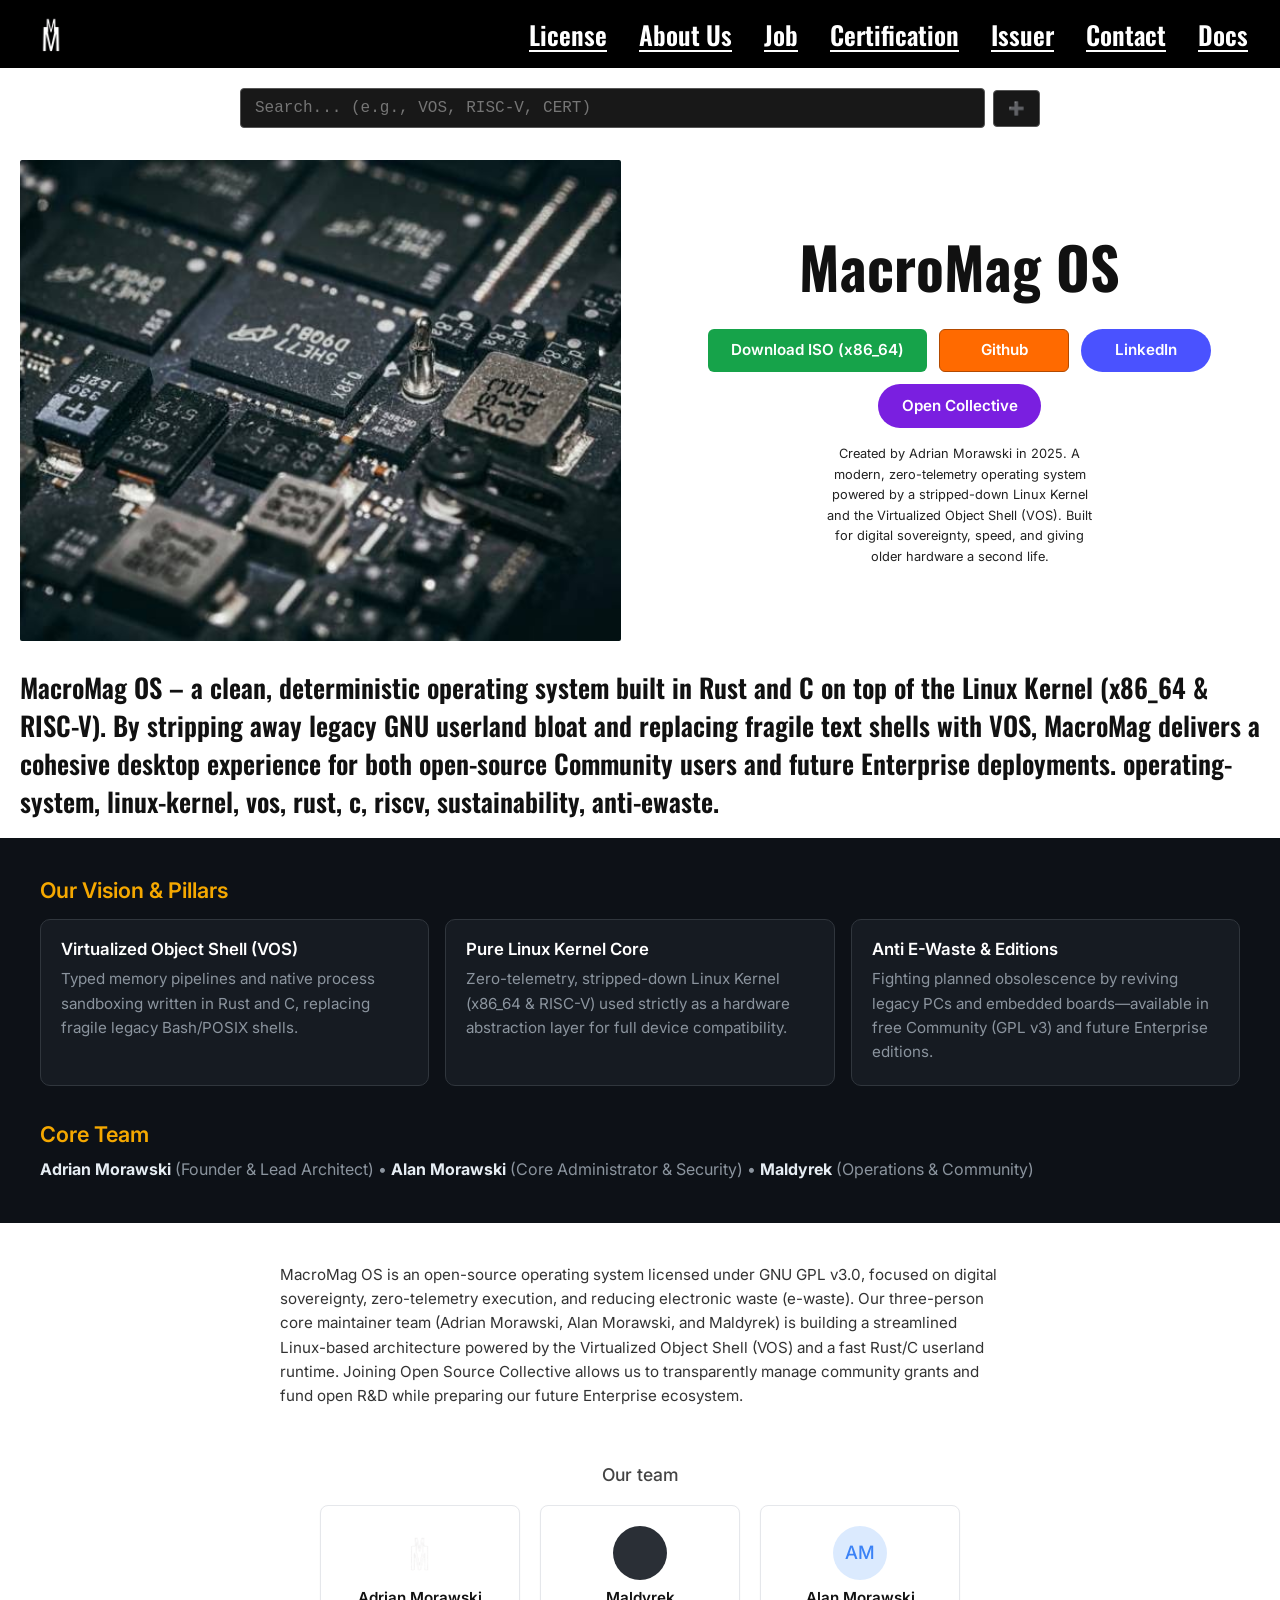
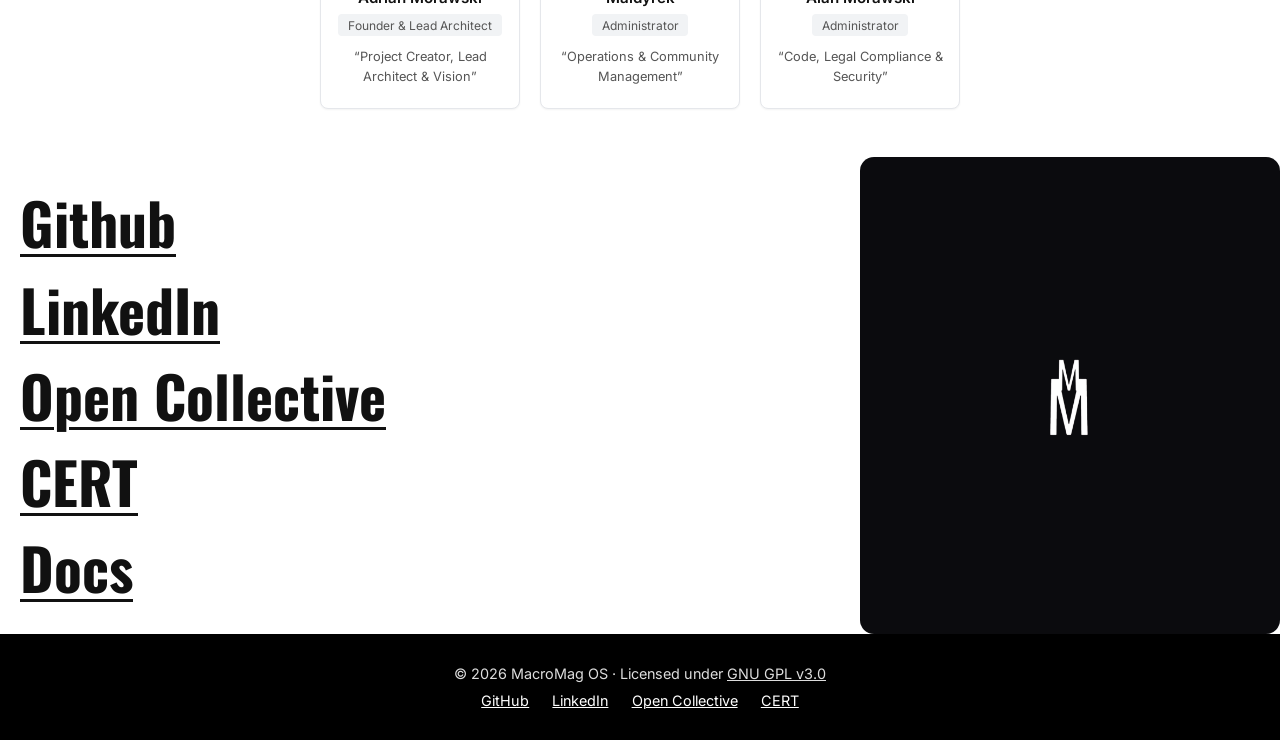
==== commit 849a1fa4: "Switch to live inline search bar" ====
--- a/index.html
+++ b/index.html
@@ -53,9 +53,22 @@
   </nav>
 </header>
 <!-- MacroMag OS Search & Admin Widget -->
-<div id="mm-search-bar" style="margin: 15px auto; max-width: 800px; text-align: center; font-family: monospace;">
-  <button type="button" onclick="searchSite()" style="cursor: pointer; background: #222; border: 1px solid #555; color: #fff; padding: 8px 14px; border-radius: 4px; margin-right: 8px;">🔍 Search (Ctrl+K)</button>
-  <button type="button" onclick="addEntryViaAPI()" style="cursor: pointer; background: #222; border: 1px solid #ffaa00; color: #fff; padding: 8px 14px; border-radius: 4px;">➕ Add Entry (Admin)</button>
+<div id="mm-search-bar" style="margin: 20px auto; max-width: 800px; font-family: monospace;">
+  <div style="display: flex; gap: 8px; align-items: center;">
+    <input 
+      type="text" 
+      id="mm-search-input" 
+      oninput="filterLive()" 
+      placeholder="Search... (e.g., VOS, RISC-V, CERT)" 
+      style="width: 100%; padding: 10px 14px; font-size: 16px; background: #181818; color: #fff; border: 1px solid #555; border-radius: 4px; outline: none; font-family: inherit;"
+    >
+    <button 
+      type="button" 
+      onclick="addEntryViaAPI()" 
+      title="Add Entry (Admin)"
+      style="cursor: pointer; background: #181818; border: 1px solid #555; color: #aaa; padding: 10px 14px; border-radius: 4px; white-space: nowrap;"
+    >➕</button>
+  </div>
   <div id="search-results" style="text-align: left; margin-top: 10px;"></div>
 </div>
 
@@ -73,37 +86,43 @@
   }
   loadDatabase();
 
+  // Skrót Ctrl+K przenosi kursor bezpośrednio do paska wyszukiwania
   document.addEventListener("keydown", (e) => {
     if ((e.ctrlKey || e.metaKey) && e.key.toLowerCase() === "k") {
       e.preventDefault();
-      searchSite();
+      document.getElementById("mm-search-input").focus();
     }
   });
 
-  function searchSite() {
-    const query = prompt("Search MacroMag OS (e.g., VOS, RISC-V, CERT):");
+  // Filtrowanie na żywo podczas pisania
+  function filterLive() {
+    const query = document.getElementById("mm-search-input").value;
     const container = document.getElementById("search-results");
+    
     if (!query || query.trim() === "") {
       container.innerHTML = "";
       return;
     }
+
     const term = query.toLowerCase().trim();
     const matches = knowledgeBase.filter(item => 
       item.tytul.toLowerCase().includes(term) || 
       item.opis.toLowerCase().includes(term)
     );
+
     if (matches.length > 0) {
       container.innerHTML = matches.map(item => `
-        <div style="border-left: 3px solid #00ff88; padding-left: 10px; margin-top: 10px;">
-          <strong><a href="${item.link}" style="color: #00ff88;">${item.tytul}</a></strong><br>
-          <small>${item.opis}</small>
+        <div style="border-left: 3px solid #00ff88; padding: 8px 12px; margin-top: 8px; background: #141414;">
+          <strong><a href="${item.link}" style="color: #00ff88; text-decoration: none;">${item.tytul}</a></strong><br>
+          <small style="color: #ccc;">${item.opis}</small>
         </div>
       `).join("");
     } else {
-      container.innerHTML = `<p style="color: #ff5555;">No results found for: "${query}"</p>`;
-    }
-  }
-
+      container.innerHTML = `<p style="color: #ff5555; margin-top: 8px;">No results found for: "${query}"</p>`;
+    }
+  }
+
+  // Dodawanie wpisów przez prompt() + GitHub API (dla Admina)
   async function addEntryViaAPI() {
     const token = prompt("Enter your GitHub Personal Access Token (PAT):");
     if (!token) return;
@@ -127,7 +146,7 @@
         body: JSON.stringify({ message: `Add entry: ${title}`, content: updatedContent, sha: fileData.sha })
       });
       if (putRes.ok) {
-        alert("✅ Success! Entry saved to repository. The site will update in ~30 seconds.");
+        alert("✅ Success! Entry saved to repository.");
         loadDatabase();
       } else {
         alert("❌ Failed to commit changes.");
@@ -137,6 +156,7 @@
     }
   }
 </script>
+
 
 
 
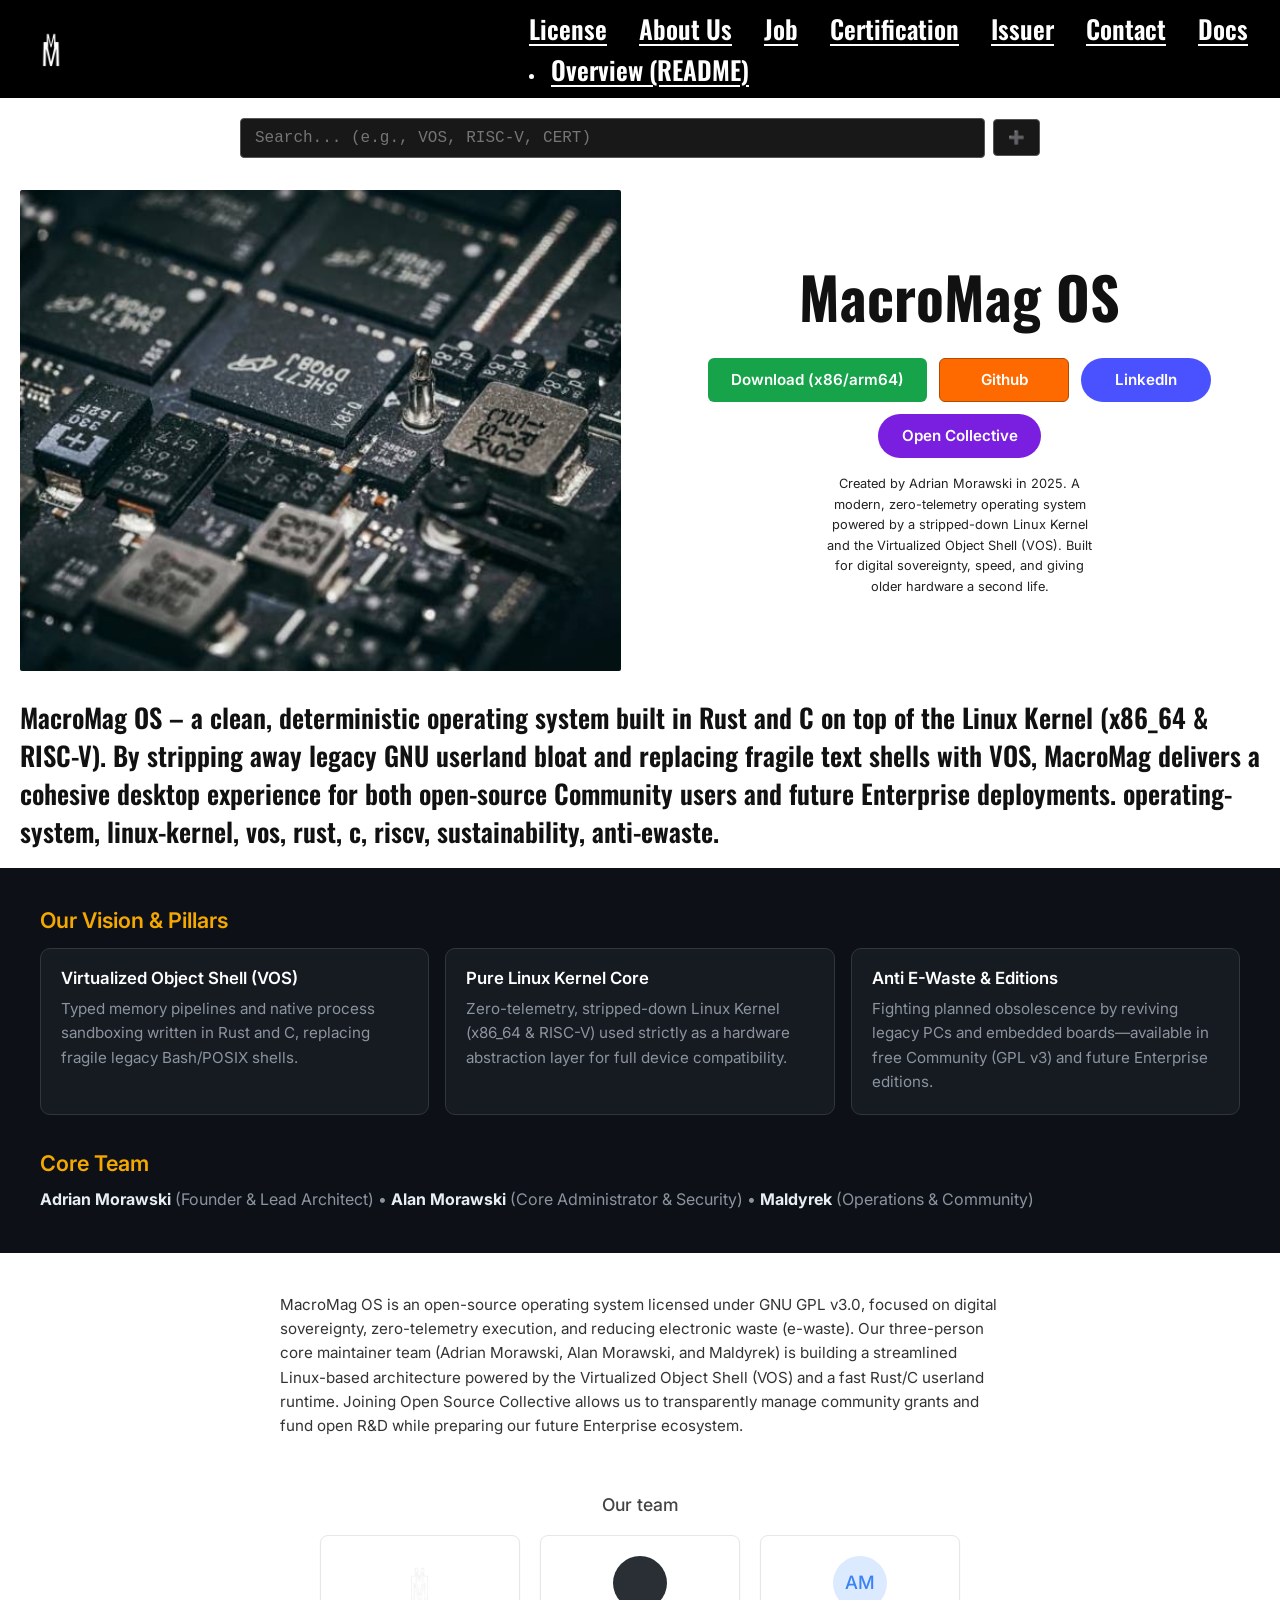
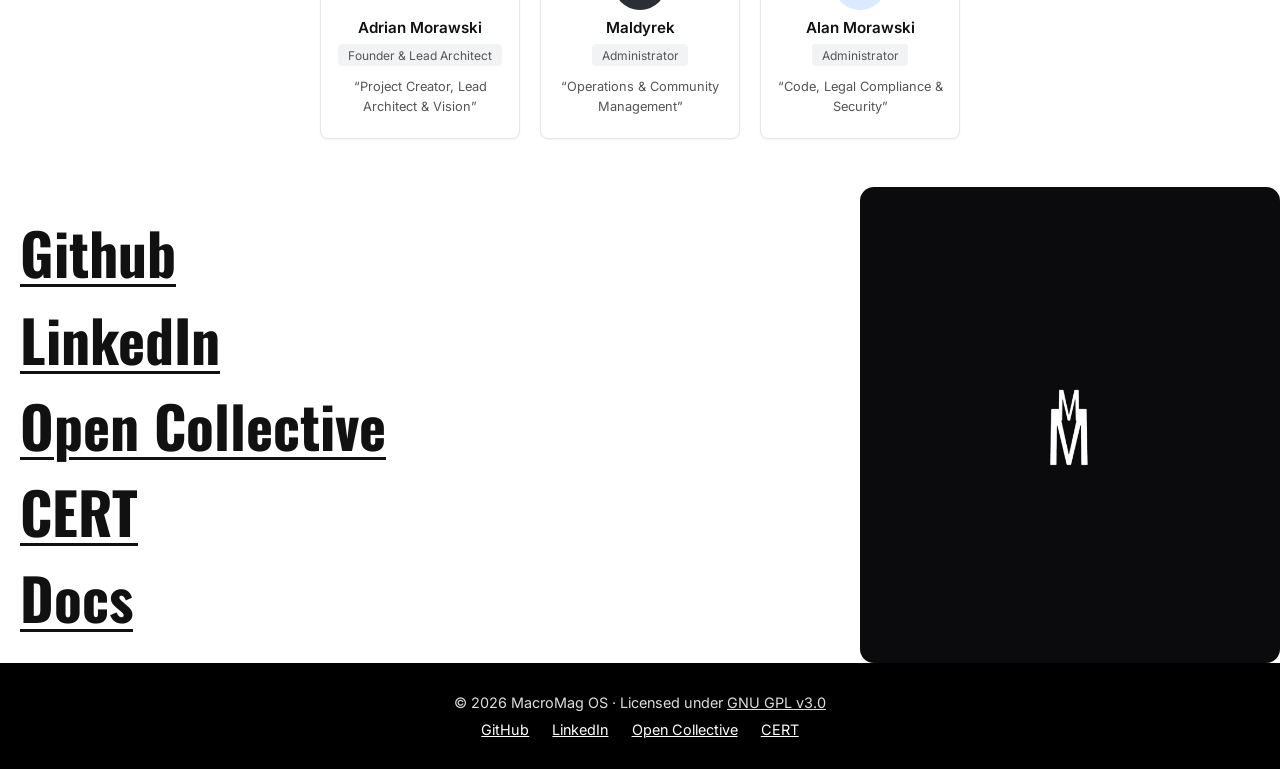
==== commit ac39cb45: "Update index.html" ====
--- a/index.html
+++ b/index.html
@@ -49,7 +49,8 @@
   <button class="menu-btn" id="menuBtn" aria-label="Toggle menu" aria-expanded="false" aria-controls="mainNav"><span></span><span></span><span></span></button>
   <nav id="mainNav" aria-label="Main">
     <ul><li><a href="license.html">License</a></li><li><a href="about.html">About Us</a></li><li><a href="job.html">Job</a></li><li><a href="certification.html">Certification</a></li><li><a href="info.html">Issuer</a></li>
-<li><a href="contact.html">Contact</a></li><li><a href="docs.html">Docs</a></li></ul>
+<li><a href="contact.html">Contact</a></li><li><a href="docs.html">Docs</a></li></ul><li><a href="main.html">Overview (README)</a></li>
+
   </nav>
 </header>
 <!-- MacroMag OS Search & Admin Widget -->
@@ -168,7 +169,7 @@
   <div class="hero-text">
     <h1>MacroMag OS</h1>
     <div class="btn-row">
-      <a class="btn" style="background-color: #16a34a; color: #ffffff;" href="https://github.com/MacroMag-os/MacroMag-32/releases/latest/download/MacroMag-x86_64.iso">Download ISO (x86_64)</a>
+      <a class="btn" style="background-color: #16a34a; color: #ffffff;" href="https://github.com/MacroMag-os/MacroMag-32/releases/latest/">Download (x86/arm64)</a>
       <a class="btn btn-orange" href="https://github.com/MacroMag-os/MacroMag-32" target="_blank" rel="noopener">Github</a>
       <a class="btn btn-blue" href="https://linkedin.com/company/macromag" target="_blank" rel="noopener">LinkedIn</a>
       <a class="btn btn-purple" href="https://opencollective.com/macromag" target="_blank" rel="noopener">Open Collective</a>
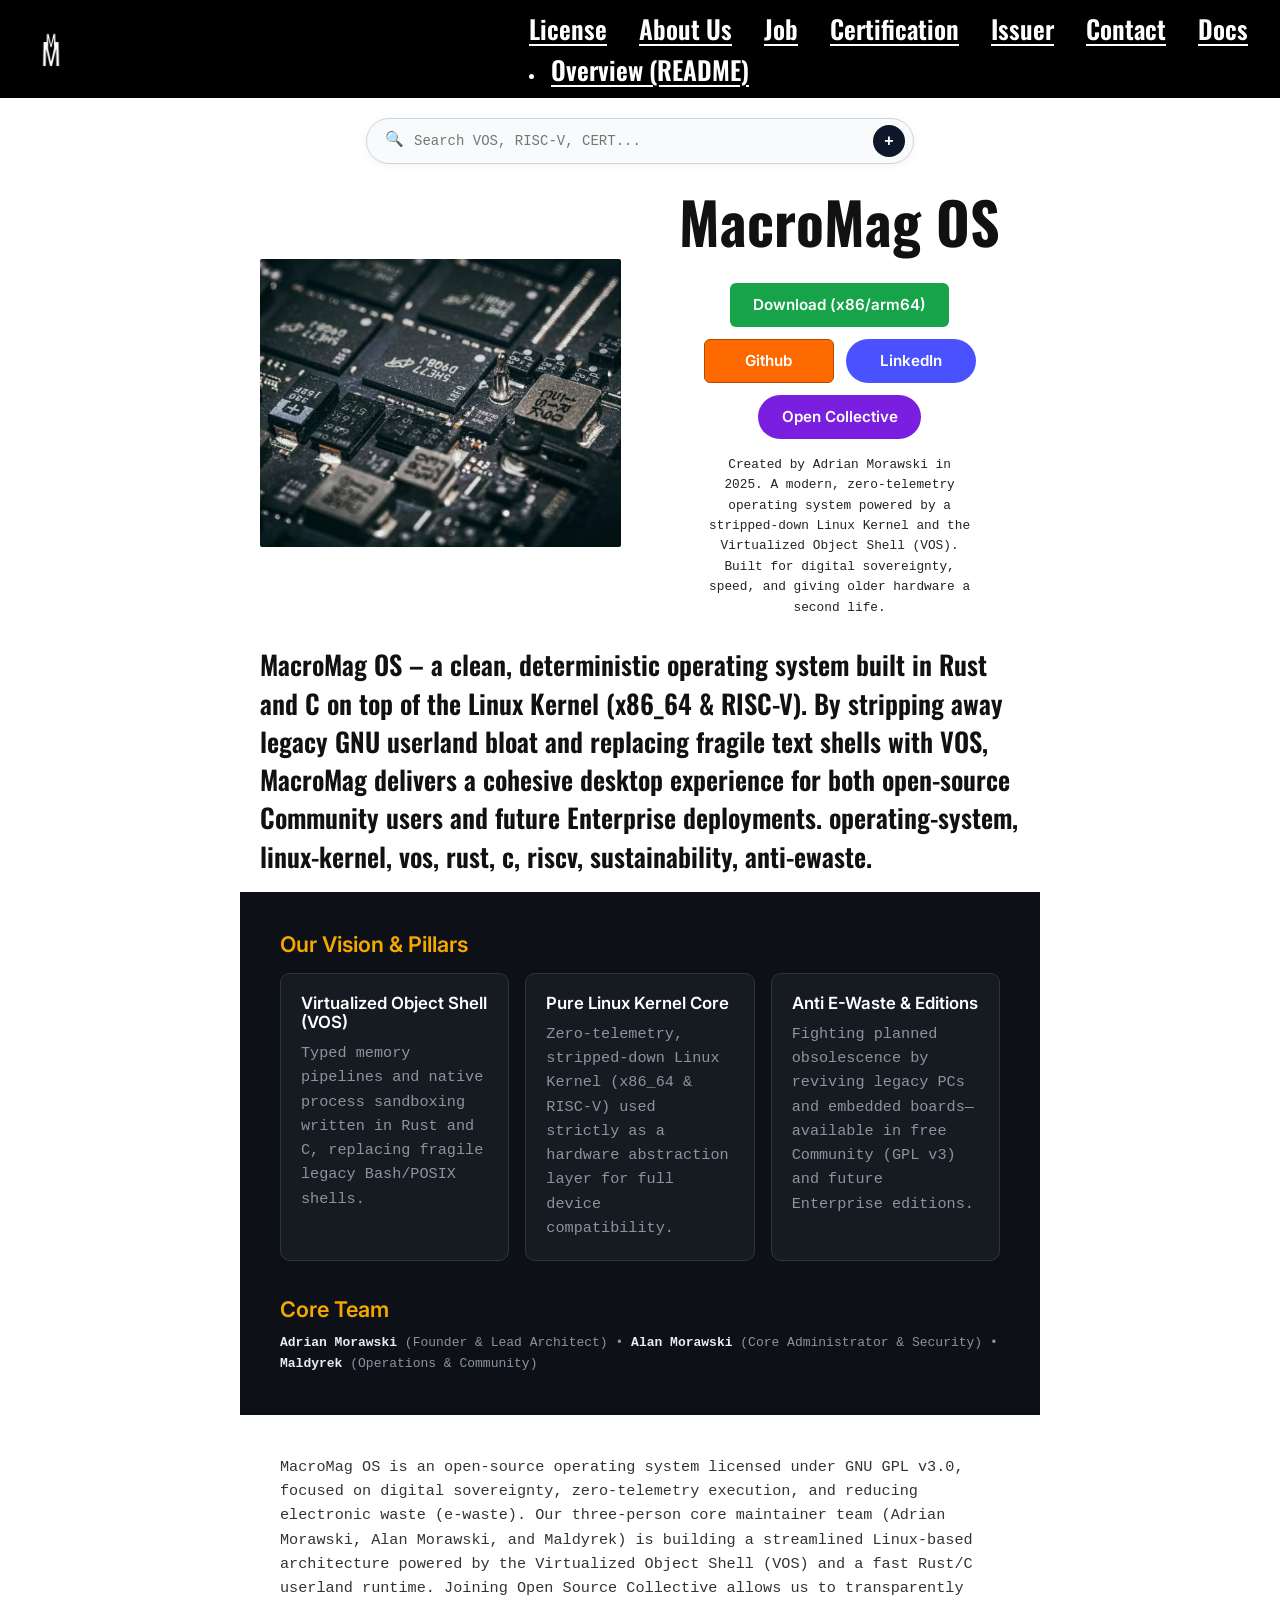
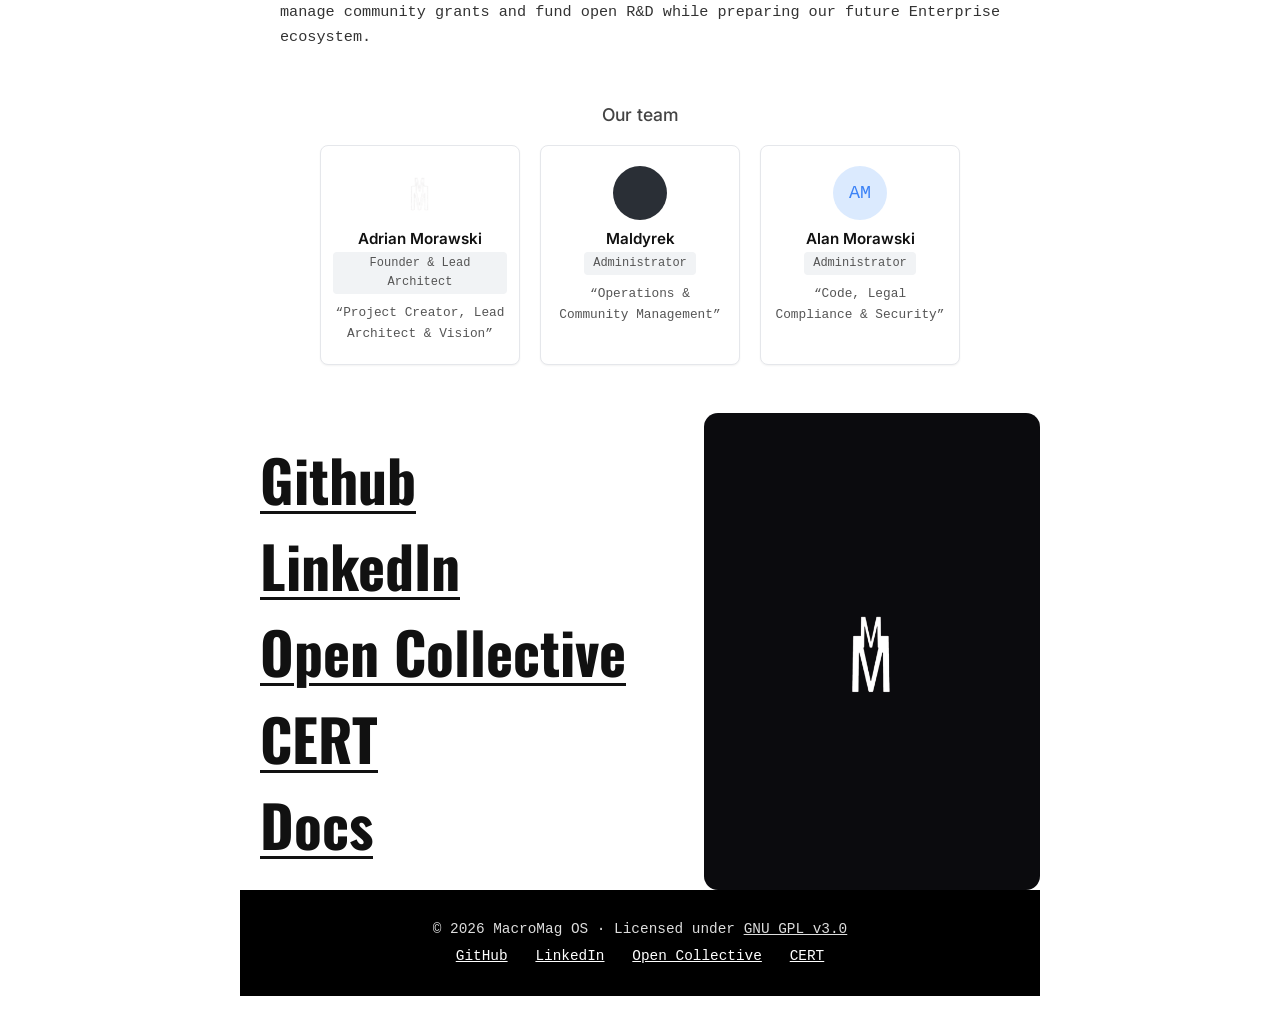
==== commit 0a09ca71: "style(ui): redesign search bar and results to clean light pill layout" ====
--- a/index.html
+++ b/index.html
@@ -55,20 +55,23 @@
 </header>
 <!-- MacroMag OS Search & Admin Widget -->
 <div id="mm-search-bar" style="margin: 20px auto; max-width: 800px; font-family: monospace;">
-  <div style="display: flex; gap: 8px; align-items: center;">
-    <input 
-      type="text" 
-      id="mm-search-input" 
-      oninput="filterLive()" 
-      placeholder="Search... (e.g., VOS, RISC-V, CERT)" 
-      style="width: 100%; padding: 10px 14px; font-size: 16px; background: #181818; color: #fff; border: 1px solid #555; border-radius: 4px; outline: none; font-family: inherit;"
-    >
-    <button 
-      type="button" 
-      onclick="addEntryViaAPI()" 
+  <div style="max-width: 580px; margin: 20px auto 12px; padding: 0 16px;">
+  <div style="display: flex; align-items: center; gap: 8px; background: #f8fafc; border: 1px solid #cbd5e1; border-radius: 999px; padding: 6px 8px 6px 18px; box-shadow: 0 2px 8px rgba(0, 0, 0, 0.05);">
+    <span style="color: #64748b; font-size: 15px;">🔍</span>
+    <input
+      type="text"
+      id="mm-search-input"
+      oninput="filterLive()"
+      placeholder="Search VOS, RISC-V, CERT..."
+      style="flex: 1; border: none; background: transparent; outline: none; font-size: 14px; color: #0f172a; font-family: inherit;"
+    />
+    <button
+      type="button"
+      onclick="addEntryViaAPI()"
       title="Add Entry (Admin)"
-      style="cursor: pointer; background: #181818; border: 1px solid #555; color: #aaa; padding: 10px 14px; border-radius: 4px; white-space: nowrap;"
-    >➕</button>
+      style="cursor: pointer; background: #0f172a; border: none; color: #ffffff; width: 32px; height: 32px; border-radius: 50%; font-size: 16px; font-weight: bold; display: flex; align-items: center; justify-content: center;">
+      +
+    </button>
   </div>
   <div id="search-results" style="text-align: left; margin-top: 10px;"></div>
 </div>
@@ -113,13 +116,13 @@
 
     if (matches.length > 0) {
       container.innerHTML = matches.map(item => `
-        <div style="border-left: 3px solid #00ff88; padding: 8px 12px; margin-top: 8px; background: #141414;">
-          <strong><a href="${item.link}" style="color: #00ff88; text-decoration: none;">${item.tytul}</a></strong><br>
-          <small style="color: #ccc;">${item.opis}</small>
+        <div style="border-left: 3px solid #16a34a; background: #f8fafc; border: 1px solid #e2e8f0; border-radius: 8px; padding: 10px 14px; margin-top: 8px; box-shadow: 0 1px 3px rgba(0,0,0,0.04);">
+          <strong><a href="${item.link}" style="color: #0f172a; text-decoration: none;">${item.tytul}</a></strong><br>
+          <small style="color: #475569; font-size: 13px;">${item.opis}</small>
         </div>
       `).join("");
     } else {
-      container.innerHTML = `<p style="color: #ff5555; margin-top: 8px;">No results found for: "${query}"</p>`;
+      container.innerHTML = `<p style="color: #64748b; font-size: 13px; margin-top: 8px; padding-left: 8px;">No results found for: "${query}"</p>`;
     }
   }
 
